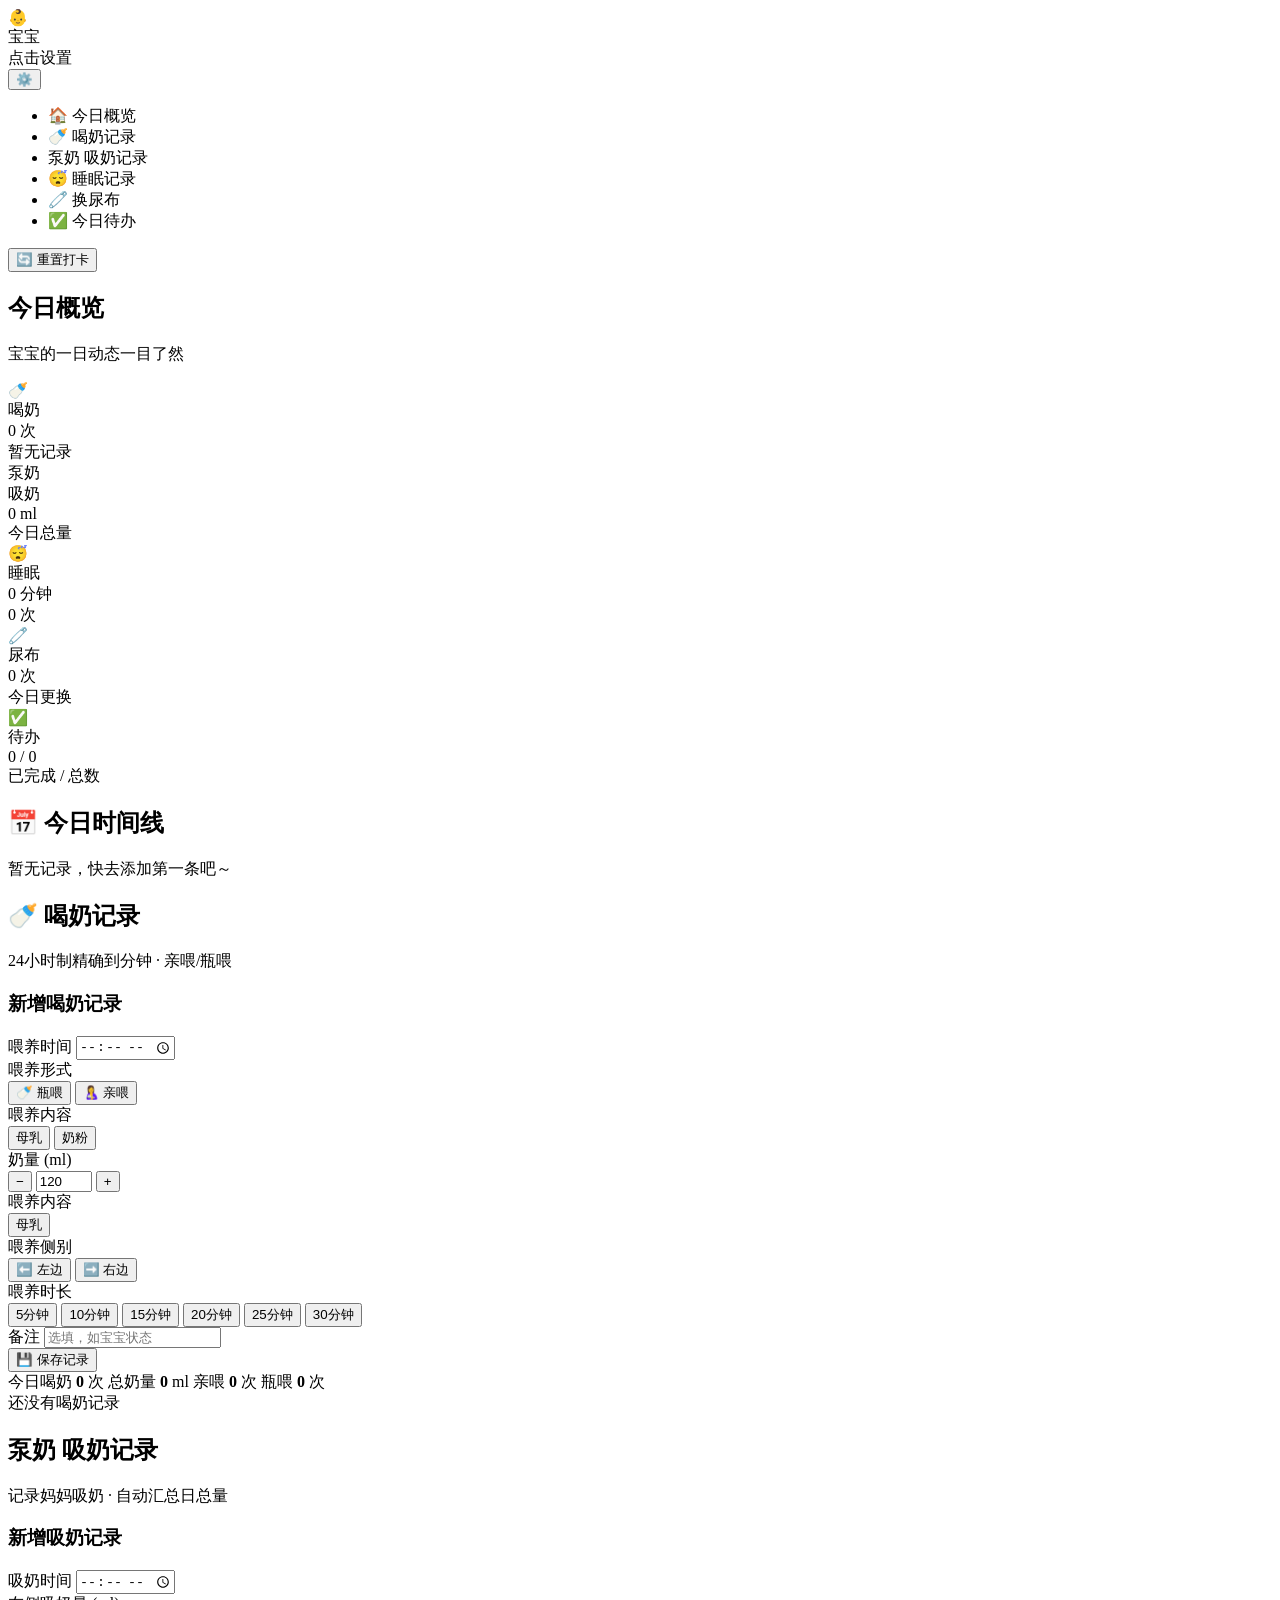
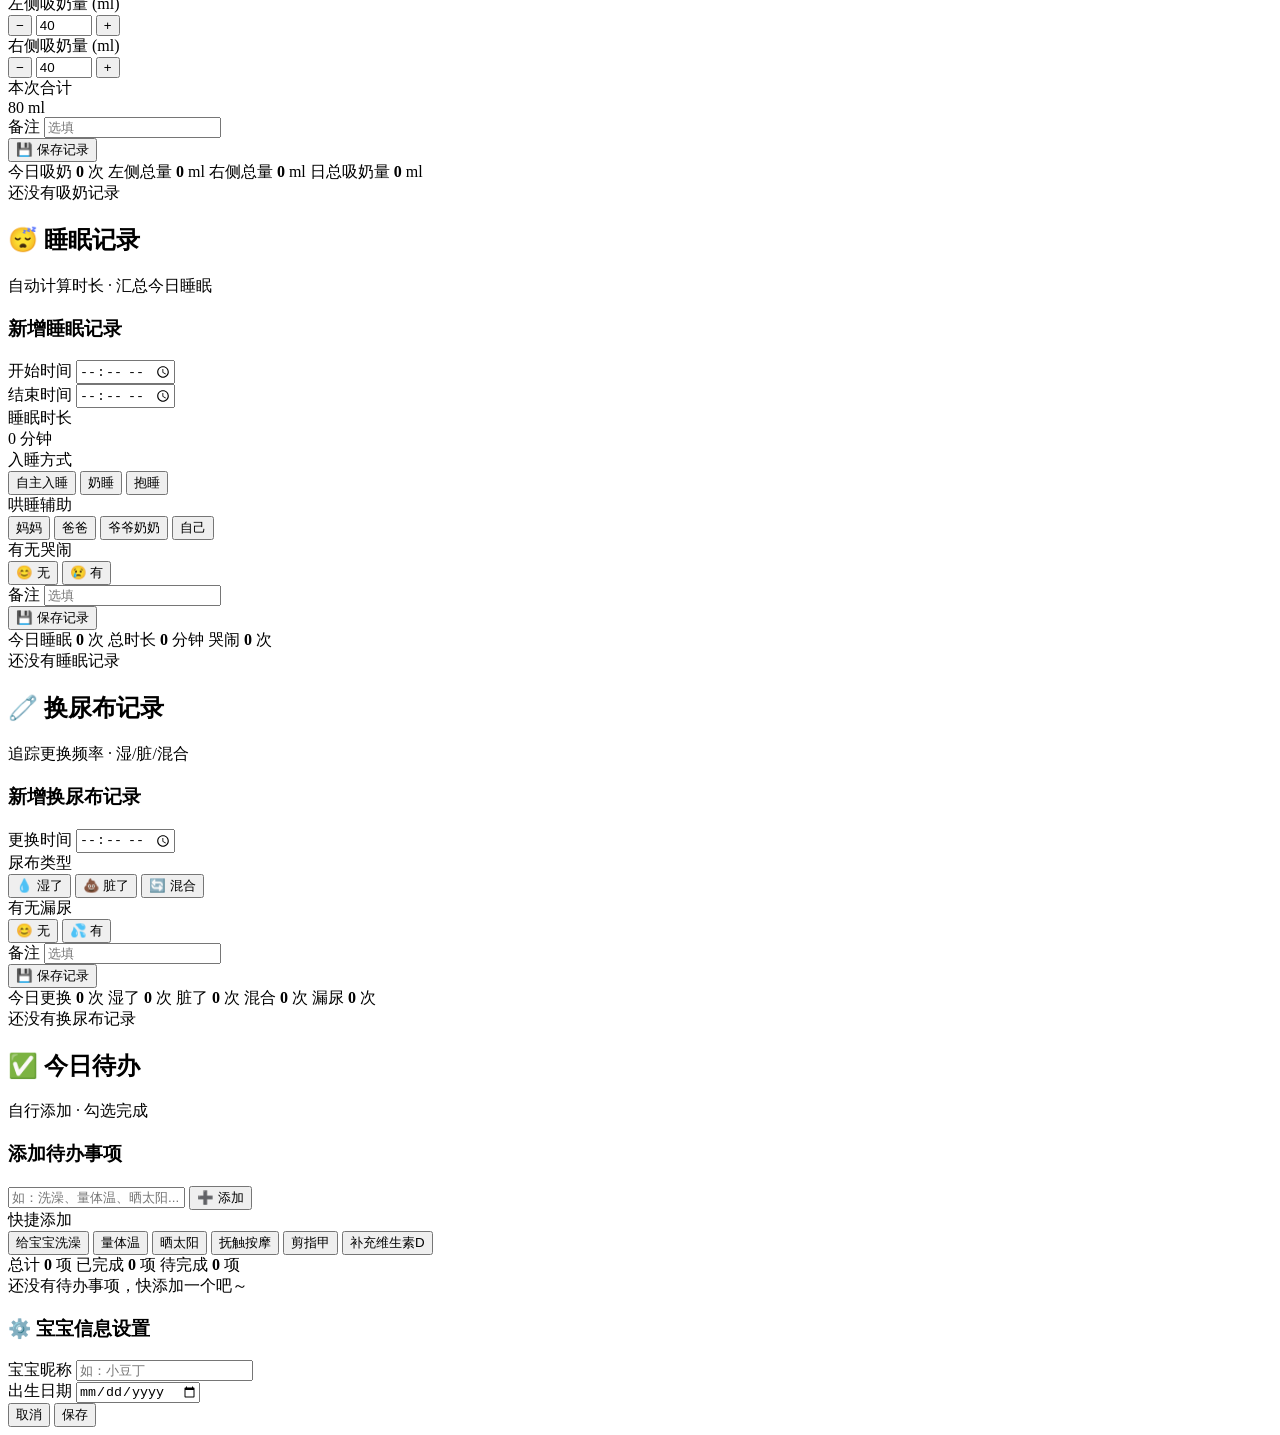
==== index.html @ 55029478 "添加应用主页面" ====
<!DOCTYPE html>
<html lang="zh-CN">
<head>
  <meta charset="UTF-8">
  <meta name="viewport" content="width=device-width, initial-scale=1.0, maximum-scale=1.0, user-scalable=no, viewport-fit=cover">
  <meta name="apple-mobile-web-app-capable" content="yes">
  <meta name="apple-mobile-web-app-status-bar-style" content="default">
  <meta name="apple-mobile-web-app-title" content="宝宝照护">
  <meta name="theme-color" content="#FF8FA3">
  <title>宝宝日常照护工作台</title>
  <link rel="stylesheet" href="css/style.css">
  <link rel="apple-touch-icon" href="assets/icon.png">
</head>
<body>
  <div class="app-container">
    <!-- 左侧纵向导航栏 -->
    <nav class="sidebar">
      <div class="sidebar-header">
        <div class="baby-avatar">👶</div>
        <div class="baby-info">
          <div class="baby-name" id="babyName">宝宝</div>
          <div class="baby-age" id="babyAge">点击设置</div>
        </div>
        <button class="settings-btn" id="settingsBtn" title="设置">⚙️</button>
      </div>

      <ul class="nav-list">
        <li class="nav-item active" data-page="dashboard">
          <span class="nav-icon">🏠</span>
          <span class="nav-label">今日概览</span>
        </li>
        <li class="nav-item" data-page="feeding">
          <span class="nav-icon">🍼</span>
          <span class="nav-label">喝奶记录</span>
        </li>
        <li class="nav-item" data-page="pumping">
          <span class="nav-icon">泵奶</span>
          <span class="nav-label">吸奶记录</span>
        </li>
        <li class="nav-item" data-page="sleep">
          <span class="nav-icon">😴</span>
          <span class="nav-label">睡眠记录</span>
        </li>
        <li class="nav-item" data-page="diaper">
          <span class="nav-icon">🧷</span>
          <span class="nav-label">换尿布</span>
        </li>
        <li class="nav-item" data-page="todo">
          <span class="nav-icon">✅</span>
          <span class="nav-label">今日待办</span>
        </li>
      </ul>

      <div class="sidebar-footer">
        <div class="date-display" id="todayDate"></div>
        <button class="reset-btn" id="resetBtn" title="每日0点自动重置打卡，也可手动重置">🔄 重置打卡</button>
      </div>
    </nav>

    <!-- 主内容区 -->
    <main class="main-content">
      <!-- 今日概览页 -->
      <section class="page active" id="page-dashboard">
        <header class="page-header">
          <h1>今日概览</h1>
          <p class="page-subtitle">宝宝的一日动态一目了然</p>
        </header>
        <div class="dashboard-grid">
          <div class="dash-card feeding" data-jump="feeding">
            <div class="dash-icon">🍼</div>
            <div class="dash-label">喝奶</div>
            <div class="dash-value" id="dashFeeding">0 次</div>
            <div class="dash-sub" id="dashFeedingDetail">暂无记录</div>
          </div>
          <div class="dash-card pumping" data-jump="pumping">
            <div class="dash-icon">泵奶</div>
            <div class="dash-label">吸奶</div>
            <div class="dash-value" id="dashPumping">0 ml</div>
            <div class="dash-sub" id="dashPumpingDetail">今日总量</div>
          </div>
          <div class="dash-card sleep" data-jump="sleep">
            <div class="dash-icon">😴</div>
            <div class="dash-label">睡眠</div>
            <div class="dash-value" id="dashSleep">0 分钟</div>
            <div class="dash-sub" id="dashSleepDetail">0 次</div>
          </div>
          <div class="dash-card diaper" data-jump="diaper">
            <div class="dash-icon">🧷</div>
            <div class="dash-label">尿布</div>
            <div class="dash-value" id="dashDiaper">0 次</div>
            <div class="dash-sub" id="dashDiaperDetail">今日更换</div>
          </div>
          <div class="dash-card todo" data-jump="todo">
            <div class="dash-icon">✅</div>
            <div class="dash-label">待办</div>
            <div class="dash-value" id="dashTodo">0 / 0</div>
            <div class="dash-sub" id="dashTodoDetail">已完成 / 总数</div>
          </div>
        </div>

        <div class="timeline-section">
          <h2>📅 今日时间线</h2>
          <div class="timeline" id="todayTimeline">
            <div class="empty-state">暂无记录，快去添加第一条吧～</div>
          </div>
        </div>
      </section>

      <!-- 喝奶记录页 -->
      <section class="page" id="page-feeding">
        <header class="page-header">
          <h1>🍼 喝奶记录</h1>
          <p class="page-subtitle">24小时制精确到分钟 · 亲喂/瓶喂</p>
        </header>

        <div class="form-card">
          <h3>新增喝奶记录</h3>
          <div class="form-row">
            <label>喂养时间</label>
            <input type="time" id="feedTime" class="time-input">
          </div>

          <div class="form-row">
            <label>喂养形式</label>
            <div class="segmented" id="feedTypeSeg">
              <button class="seg-btn active" data-value="bottle">🍼 瓶喂</button>
              <button class="seg-btn" data-value="nursing">🤱 亲喂</button>
            </div>
          </div>

          <!-- 瓶喂区域 -->
          <div class="form-section" id="bottleSection">
            <div class="form-row">
              <label>喂养内容</label>
              <div class="segmented" id="bottleContentSeg">
                <button class="seg-btn active" data-value="母乳">母乳</button>
                <button class="seg-btn" data-value="奶粉">奶粉</button>
              </div>
            </div>
            <div class="form-row">
              <label>奶量 (ml)</label>
              <div class="number-input-group">
                <button class="num-btn" data-target="feedAmount" data-step="-10">−</button>
                <input type="number" id="feedAmount" min="0" max="500" value="120" class="number-input">
                <button class="num-btn" data-target="feedAmount" data-step="10">+</button>
              </div>
            </div>
          </div>

          <!-- 亲喂区域 -->
          <div class="form-section hidden" id="nursingSection">
            <div class="form-row">
              <label>喂养内容</label>
              <div class="segmented" id="nursingContentSeg">
                <button class="seg-btn active" data-value="母乳">母乳</button>
              </div>
            </div>
            <div class="form-row">
              <label>喂养侧别</label>
              <div class="segmented" id="nursingSideSeg">
                <button class="seg-btn active" data-value="左边">⬅️ 左边</button>
                <button class="seg-btn" data-value="右边">➡️ 右边</button>
              </div>
            </div>
            <div class="form-row">
              <label>喂养时长</label>
              <div class="duration-picker">
                <button class="duration-btn" data-min="5">5分钟</button>
                <button class="duration-btn" data-min="10">10分钟</button>
                <button class="duration-btn active" data-min="15">15分钟</button>
                <button class="duration-btn" data-min="20">20分钟</button>
                <button class="duration-btn" data-min="25">25分钟</button>
                <button class="duration-btn" data-min="30">30分钟</button>
              </div>
            </div>
          </div>

          <div class="form-row">
            <label>备注</label>
            <input type="text" id="feedNote" class="text-input" placeholder="选填，如宝宝状态">
          </div>

          <button class="submit-btn" id="submitFeeding">💾 保存记录</button>
        </div>

        <div class="summary-bar">
          <span>今日喝奶 <strong id="feedingCount">0</strong> 次</span>
          <span>总奶量 <strong id="feedingTotal">0</strong> ml</span>
          <span>亲喂 <strong id="feedingNursing">0</strong> 次</span>
          <span>瓶喂 <strong id="feedingBottle">0</strong> 次</span>
        </div>

        <div class="record-list" id="feedingList">
          <div class="empty-state">还没有喝奶记录</div>
        </div>
      </section>

      <!-- 吸奶记录页 -->
      <section class="page" id="page-pumping">
        <header class="page-header">
          <h1>泵奶 吸奶记录</h1>
          <p class="page-subtitle">记录妈妈吸奶 · 自动汇总日总量</p>
        </header>

        <div class="form-card">
          <h3>新增吸奶记录</h3>
          <div class="form-row">
            <label>吸奶时间</label>
            <input type="time" id="pumpTime" class="time-input">
          </div>
          <div class="form-row">
            <label>左侧吸奶量 (ml)</label>
            <div class="number-input-group">
              <button class="num-btn" data-target="pumpLeft" data-step="-5">−</button>
              <input type="number" id="pumpLeft" min="0" max="500" value="40" class="number-input">
              <button class="num-btn" data-target="pumpLeft" data-step="5">+</button>
            </div>
          </div>
          <div class="form-row">
            <label>右侧吸奶量 (ml)</label>
            <div class="number-input-group">
              <button class="num-btn" data-target="pumpRight" data-step="-5">−</button>
              <input type="number" id="pumpRight" min="0" max="500" value="40" class="number-input">
              <button class="num-btn" data-target="pumpRight" data-step="5">+</button>
            </div>
          </div>
          <div class="form-row">
            <label>本次合计</label>
            <div class="total-display"><span id="pumpSum">80</span> ml</div>
          </div>
          <div class="form-row">
            <label>备注</label>
            <input type="text" id="pumpNote" class="text-input" placeholder="选填">
          </div>
          <button class="submit-btn" id="submitPumping">💾 保存记录</button>
        </div>

        <div class="summary-bar pump-summary">
          <span>今日吸奶 <strong id="pumpCount">0</strong> 次</span>
          <span>左侧总量 <strong id="pumpLeftTotal">0</strong> ml</span>
          <span>右侧总量 <strong id="pumpRightTotal">0</strong> ml</span>
          <span>日总吸奶量 <strong id="pumpGrandTotal">0</strong> ml</span>
        </div>

        <div class="record-list" id="pumpingList">
          <div class="empty-state">还没有吸奶记录</div>
        </div>
      </section>

      <!-- 睡眠记录页 -->
      <section class="page" id="page-sleep">
        <header class="page-header">
          <h1>😴 睡眠记录</h1>
          <p class="page-subtitle">自动计算时长 · 汇总今日睡眠</p>
        </header>

        <div class="form-card">
          <h3>新增睡眠记录</h3>
          <div class="form-row">
            <label>开始时间</label>
            <input type="time" id="sleepStart" class="time-input">
          </div>
          <div class="form-row">
            <label>结束时间</label>
            <input type="time" id="sleepEnd" class="time-input">
          </div>
          <div class="form-row">
            <label>睡眠时长</label>
            <div class="total-display"><span id="sleepDuration">0</span> 分钟</div>
          </div>
          <div class="form-row">
            <label>入睡方式</label>
            <div class="segmented" id="sleepMethodSeg">
              <button class="seg-btn active" data-value="自主入睡">自主入睡</button>
              <button class="seg-btn" data-value="奶睡">奶睡</button>
              <button class="seg-btn" data-value="抱睡">抱睡</button>
            </div>
          </div>
          <div class="form-row">
            <label>哄睡辅助</label>
            <div class="segmented" id="sleepHelperSeg">
              <button class="seg-btn active" data-value="妈妈">妈妈</button>
              <button class="seg-btn" data-value="爸爸">爸爸</button>
              <button class="seg-btn" data-value="爷爷奶奶">爷爷奶奶</button>
              <button class="seg-btn" data-value="自己">自己</button>
            </div>
          </div>
          <div class="form-row">
            <label>有无哭闹</label>
            <div class="segmented" id="sleepCrySeg">
              <button class="seg-btn active" data-value="无">😊 无</button>
              <button class="seg-btn" data-value="有">😢 有</button>
            </div>
          </div>
          <div class="form-row">
            <label>备注</label>
            <input type="text" id="sleepNote" class="text-input" placeholder="选填">
          </div>
          <button class="submit-btn" id="submitSleep">💾 保存记录</button>
        </div>

        <div class="summary-bar sleep-summary">
          <span>今日睡眠 <strong id="sleepCount">0</strong> 次</span>
          <span>总时长 <strong id="sleepTotal">0</strong> 分钟</span>
          <span>哭闹 <strong id="sleepCryCount">0</strong> 次</span>
        </div>

        <div class="record-list" id="sleepList">
          <div class="empty-state">还没有睡眠记录</div>
        </div>
      </section>

      <!-- 换尿布记录页 -->
      <section class="page" id="page-diaper">
        <header class="page-header">
          <h1>🧷 换尿布记录</h1>
          <p class="page-subtitle">追踪更换频率 · 湿/脏/混合</p>
        </header>

        <div class="form-card">
          <h3>新增换尿布记录</h3>
          <div class="form-row">
            <label>更换时间</label>
            <input type="time" id="diaperTime" class="time-input">
          </div>
          <div class="form-row">
            <label>尿布类型</label>
            <div class="segmented" id="diaperTypeSeg">
              <button class="seg-btn active" data-value="湿了">💧 湿了</button>
              <button class="seg-btn" data-value="脏了">💩 脏了</button>
              <button class="seg-btn" data-value="混合">🔄 混合</button>
            </div>
          </div>
          <div class="form-row">
            <label>有无漏尿</label>
            <div class="segmented" id="diaperLeakSeg">
              <button class="seg-btn active" data-value="无">😊 无</button>
              <button class="seg-btn" data-value="有">💦 有</button>
            </div>
          </div>
          <div class="form-row">
            <label>备注</label>
            <input type="text" id="diaperNote" class="text-input" placeholder="选填">
          </div>
          <button class="submit-btn" id="submitDiaper">💾 保存记录</button>
        </div>

        <div class="summary-bar diaper-summary">
          <span>今日更换 <strong id="diaperCount">0</strong> 次</span>
          <span>湿了 <strong id="diaperWet">0</strong> 次</span>
          <span>脏了 <strong id="diaperDirty">0</strong> 次</span>
          <span>混合 <strong id="diaperMix">0</strong> 次</span>
          <span>漏尿 <strong id="diaperLeak">0</strong> 次</span>
        </div>

        <div class="record-list" id="diaperList">
          <div class="empty-state">还没有换尿布记录</div>
        </div>
      </section>

      <!-- 今日待办页 -->
      <section class="page" id="page-todo">
        <header class="page-header">
          <h1>✅ 今日待办</h1>
          <p class="page-subtitle">自行添加 · 勾选完成</p>
        </header>

        <div class="form-card">
          <h3>添加待办事项</h3>
          <div class="todo-input-row">
            <input type="text" id="todoInput" class="text-input" placeholder="如：洗澡、量体温、晒太阳...">
            <button class="submit-btn inline" id="submitTodo">➕ 添加</button>
          </div>
          <div class="form-row">
            <label>快捷添加</label>
            <div class="quick-tags">
              <button class="quick-tag" data-text="给宝宝洗澡">给宝宝洗澡</button>
              <button class="quick-tag" data-text="量体温">量体温</button>
              <button class="quick-tag" data-text="晒太阳">晒太阳</button>
              <button class="quick-tag" data-text="抚触按摩">抚触按摩</button>
              <button class="quick-tag" data-text="剪指甲">剪指甲</button>
              <button class="quick-tag" data-text="补充维生素D">补充维生素D</button>
            </div>
          </div>
        </div>

        <div class="summary-bar todo-summary">
          <span>总计 <strong id="todoTotal">0</strong> 项</span>
          <span>已完成 <strong id="todoDone">0</strong> 项</span>
          <span>待完成 <strong id="todoPending">0</strong> 项</span>
        </div>

        <div class="record-list todo-list" id="todoList">
          <div class="empty-state">还没有待办事项，快添加一个吧～</div>
        </div>
      </section>
    </main>
  </div>

  <!-- 设置弹窗 -->
  <div class="modal-overlay" id="settingsModal">
    <div class="modal">
      <h3>⚙️ 宝宝信息设置</h3>
      <div class="form-row">
        <label>宝宝昵称</label>
        <input type="text" id="inputBabyName" class="text-input" placeholder="如：小豆丁">
      </div>
      <div class="form-row">
        <label>出生日期</label>
        <input type="date" id="inputBabyBirth" class="time-input">
      </div>
      <div class="modal-actions">
        <button class="cancel-btn" id="cancelSettings">取消</button>
        <button class="submit-btn" id="saveSettings">保存</button>
      </div>
    </div>
  </div>

  <!-- Toast 提示 -->
  <div class="toast" id="toast"></div>

  <script src="js/app.js"></script>
</body>
</html>
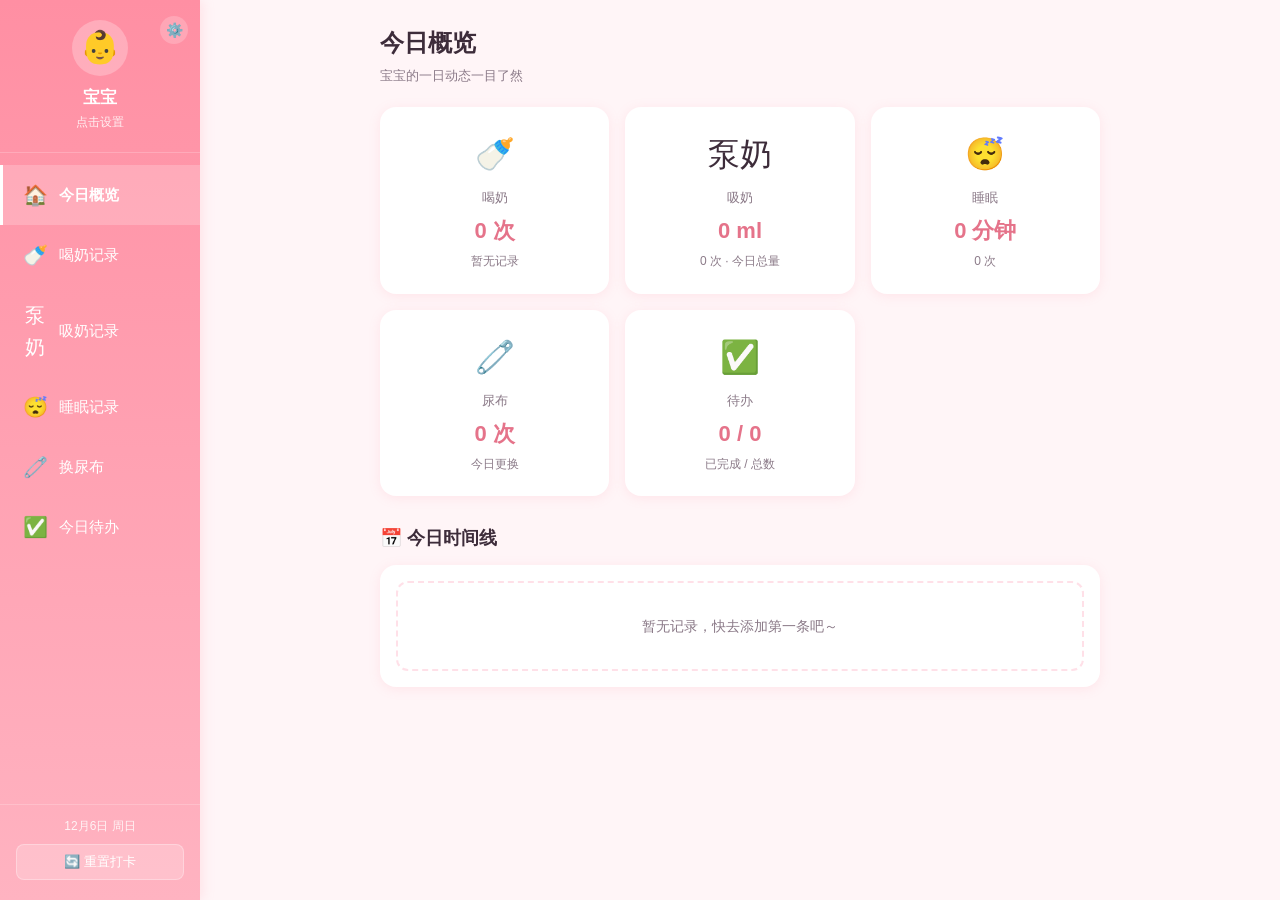
==== commit 3e69c7cc: "添加manifest引用和离线支持" ====
--- a/index.html
+++ b/index.html
@@ -10,6 +10,7 @@
   <title>宝宝日常照护工作台</title>
   <link rel="stylesheet" href="css/style.css">
   <link rel="apple-touch-icon" href="assets/icon.png">
+  <link rel="manifest" href="manifest.json">
 </head>
 <body>
   <div class="app-container">
--- a/css/style.css
+++ b/css/style.css
@@ -0,0 +1,888 @@
+/* ===== 全局样式 ===== */
+:root {
+  --primary: #FF8FA3;
+  --primary-light: #FFB3C1;
+  --primary-dark: #E5738A;
+  --bg-main: #FFF5F7;
+  --bg-card: #FFFFFF;
+  --text-main: #3D2C3A;
+  --text-sub: #8B7A88;
+  --border: #FFE0E8;
+  --shadow: 0 2px 12px rgba(255, 143, 163, 0.15);
+  --shadow-hover: 0 4px 20px rgba(255, 143, 163, 0.25);
+  --sidebar-w: 200px;
+  --success: #6BCB77;
+  --warning: #FFD93D;
+  --info: #4D96FF;
+}
+
+* {
+  margin: 0;
+  padding: 0;
+  box-sizing: border-box;
+  -webkit-tap-highlight-color: transparent;
+}
+
+html, body {
+  height: 100%;
+  font-family: -apple-system, BlinkMacSystemFont, "PingFang SC", "Helvetica Neue", Arial, sans-serif;
+  background: var(--bg-main);
+  color: var(--text-main);
+  font-size: 15px;
+  line-height: 1.6;
+  -webkit-font-smoothing: antialiased;
+}
+
+.app-container {
+  display: flex;
+  height: 100vh;
+  height: 100dvh;
+  overflow: hidden;
+}
+
+/* ===== 左侧导航栏 ===== */
+.sidebar {
+  width: var(--sidebar-w);
+  background: linear-gradient(180deg, #FF8FA3 0%, #FFB3C1 100%);
+  color: #fff;
+  display: flex;
+  flex-direction: column;
+  flex-shrink: 0;
+  box-shadow: 2px 0 12px rgba(255, 143, 163, 0.2);
+  z-index: 10;
+}
+
+.sidebar-header {
+  padding: 20px 16px;
+  text-align: center;
+  border-bottom: 1px solid rgba(255,255,255,0.2);
+  position: relative;
+}
+
+.baby-avatar {
+  width: 56px;
+  height: 56px;
+  background: rgba(255,255,255,0.25);
+  border-radius: 50%;
+  display: flex;
+  align-items: center;
+  justify-content: center;
+  font-size: 32px;
+  margin: 0 auto 8px;
+}
+
+.baby-name {
+  font-size: 17px;
+  font-weight: 600;
+}
+
+.baby-age {
+  font-size: 12px;
+  opacity: 0.85;
+  margin-top: 2px;
+}
+
+.settings-btn {
+  position: absolute;
+  top: 16px;
+  right: 12px;
+  background: rgba(255,255,255,0.2);
+  border: none;
+  color: #fff;
+  width: 28px;
+  height: 28px;
+  border-radius: 50%;
+  font-size: 14px;
+  cursor: pointer;
+  transition: background 0.2s;
+}
+
+.settings-btn:hover {
+  background: rgba(255,255,255,0.35);
+}
+
+.nav-list {
+  list-style: none;
+  flex: 1;
+  overflow-y: auto;
+  padding: 12px 0;
+}
+
+.nav-item {
+  display: flex;
+  align-items: center;
+  gap: 12px;
+  padding: 14px 20px;
+  cursor: pointer;
+  transition: all 0.2s;
+  border-left: 3px solid transparent;
+  font-size: 15px;
+}
+
+.nav-item:hover {
+  background: rgba(255,255,255,0.12);
+}
+
+.nav-item.active {
+  background: rgba(255,255,255,0.2);
+  border-left-color: #fff;
+  font-weight: 600;
+}
+
+.nav-icon {
+  font-size: 20px;
+  width: 24px;
+  text-align: center;
+}
+
+.sidebar-footer {
+  padding: 12px 16px 20px;
+  border-top: 1px solid rgba(255,255,255,0.2);
+}
+
+.date-display {
+  font-size: 12px;
+  opacity: 0.85;
+  margin-bottom: 8px;
+  text-align: center;
+}
+
+.reset-btn {
+  width: 100%;
+  padding: 8px;
+  background: rgba(255,255,255,0.2);
+  border: 1px solid rgba(255,255,255,0.3);
+  color: #fff;
+  border-radius: 8px;
+  font-size: 13px;
+  cursor: pointer;
+  transition: background 0.2s;
+}
+
+.reset-btn:hover {
+  background: rgba(255,255,255,0.3);
+}
+
+/* ===== 主内容区 ===== */
+.main-content {
+  flex: 1;
+  overflow-y: auto;
+  padding: 24px 32px;
+  -webkit-overflow-scrolling: touch;
+}
+
+.page {
+  display: none;
+  max-width: 720px;
+  margin: 0 auto;
+  animation: fadeIn 0.3s ease;
+}
+
+.page.active {
+  display: block;
+}
+
+@keyframes fadeIn {
+  from { opacity: 0; transform: translateY(8px); }
+  to { opacity: 1; transform: translateY(0); }
+}
+
+.page-header {
+  margin-bottom: 20px;
+}
+
+.page-header h1 {
+  font-size: 24px;
+  color: var(--text-main);
+  margin-bottom: 4px;
+}
+
+.page-subtitle {
+  font-size: 13px;
+  color: var(--text-sub);
+}
+
+/* ===== 今日概览 ===== */
+.dashboard-grid {
+  display: grid;
+  grid-template-columns: repeat(auto-fill, minmax(180px, 1fr));
+  gap: 16px;
+  margin-bottom: 28px;
+}
+
+.dash-card {
+  background: var(--bg-card);
+  border-radius: 16px;
+  padding: 20px;
+  text-align: center;
+  box-shadow: var(--shadow);
+  cursor: pointer;
+  transition: all 0.25s;
+  border: 2px solid transparent;
+}
+
+.dash-card:hover {
+  transform: translateY(-3px);
+  box-shadow: var(--shadow-hover);
+  border-color: var(--primary-light);
+}
+
+.dash-icon {
+  font-size: 32px;
+  margin-bottom: 8px;
+}
+
+.dash-label {
+  font-size: 13px;
+  color: var(--text-sub);
+  margin-bottom: 4px;
+}
+
+.dash-value {
+  font-size: 22px;
+  font-weight: 700;
+  color: var(--primary-dark);
+}
+
+.dash-sub {
+  font-size: 12px;
+  color: var(--text-sub);
+  margin-top: 4px;
+}
+
+.timeline-section h2 {
+  font-size: 18px;
+  margin-bottom: 12px;
+}
+
+.timeline {
+  background: var(--bg-card);
+  border-radius: 16px;
+  padding: 16px;
+  box-shadow: var(--shadow);
+}
+
+.timeline-item {
+  display: flex;
+  align-items: flex-start;
+  gap: 12px;
+  padding: 10px 0;
+  border-bottom: 1px solid var(--border);
+}
+
+.timeline-item:last-child {
+  border-bottom: none;
+}
+
+.timeline-time {
+  font-size: 13px;
+  font-weight: 600;
+  color: var(--primary-dark);
+  white-space: nowrap;
+  min-width: 52px;
+}
+
+.timeline-content {
+  font-size: 14px;
+  color: var(--text-main);
+  flex: 1;
+}
+
+.timeline-tag {
+  display: inline-block;
+  padding: 2px 8px;
+  border-radius: 10px;
+  font-size: 12px;
+  margin-right: 6px;
+  font-weight: 500;
+}
+
+/* ===== 表单卡片 ===== */
+.form-card {
+  background: var(--bg-card);
+  border-radius: 16px;
+  padding: 24px;
+  box-shadow: var(--shadow);
+  margin-bottom: 20px;
+}
+
+.form-card h3 {
+  font-size: 17px;
+  margin-bottom: 16px;
+  color: var(--text-main);
+}
+
+.form-row {
+  margin-bottom: 16px;
+}
+
+.form-row > label {
+  display: block;
+  font-size: 13px;
+  color: var(--text-sub);
+  margin-bottom: 8px;
+  font-weight: 500;
+}
+
+.time-input, .text-input, .number-input {
+  width: 100%;
+  padding: 10px 14px;
+  border: 1.5px solid var(--border);
+  border-radius: 10px;
+  font-size: 15px;
+  color: var(--text-main);
+  background: #FFFBFC;
+  transition: border-color 0.2s;
+  font-family: inherit;
+}
+
+.time-input:focus, .text-input:focus, .number-input:focus {
+  outline: none;
+  border-color: var(--primary);
+}
+
+/* 分段选择器 */
+.segmented {
+  display: flex;
+  gap: 8px;
+  flex-wrap: wrap;
+}
+
+.seg-btn {
+  padding: 8px 16px;
+  border: 1.5px solid var(--border);
+  background: #FFFBFC;
+  color: var(--text-sub);
+  border-radius: 10px;
+  font-size: 14px;
+  cursor: pointer;
+  transition: all 0.2s;
+  font-family: inherit;
+}
+
+.seg-btn:hover {
+  border-color: var(--primary-light);
+}
+
+.seg-btn.active {
+  background: var(--primary);
+  color: #fff;
+  border-color: var(--primary);
+  font-weight: 600;
+}
+
+/* 数字输入 */
+.number-input-group {
+  display: flex;
+  align-items: center;
+  gap: 8px;
+}
+
+.num-btn {
+  width: 40px;
+  height: 40px;
+  border-radius: 10px;
+  border: 1.5px solid var(--border);
+  background: #FFFBFC;
+  color: var(--primary-dark);
+  font-size: 20px;
+  cursor: pointer;
+  transition: all 0.2s;
+  font-family: inherit;
+}
+
+.num-btn:hover {
+  background: var(--primary-light);
+  color: #fff;
+  border-color: var(--primary-light);
+}
+
+.number-input {
+  text-align: center;
+  flex: 1;
+}
+
+/* 时长选择 */
+.duration-picker {
+  display: flex;
+  flex-wrap: wrap;
+  gap: 8px;
+}
+
+.duration-btn {
+  padding: 8px 14px;
+  border: 1.5px solid var(--border);
+  background: #FFFBFC;
+  color: var(--text-sub);
+  border-radius: 10px;
+  font-size: 13px;
+  cursor: pointer;
+  transition: all 0.2s;
+  font-family: inherit;
+}
+
+.duration-btn:hover {
+  border-color: var(--primary-light);
+}
+
+.duration-btn.active {
+  background: var(--primary);
+  color: #fff;
+  border-color: var(--primary);
+}
+
+.total-display {
+  font-size: 20px;
+  font-weight: 700;
+  color: var(--primary-dark);
+  padding: 8px 0;
+}
+
+.submit-btn {
+  width: 100%;
+  padding: 12px;
+  background: linear-gradient(135deg, var(--primary) 0%, var(--primary-dark) 100%);
+  color: #fff;
+  border: none;
+  border-radius: 12px;
+  font-size: 16px;
+  font-weight: 600;
+  cursor: pointer;
+  transition: all 0.2s;
+  font-family: inherit;
+  margin-top: 4px;
+}
+
+.submit-btn:hover {
+  transform: translateY(-1px);
+  box-shadow: 0 4px 12px rgba(255, 143, 163, 0.4);
+}
+
+.submit-btn:active {
+  transform: translateY(0);
+}
+
+.submit-btn.inline {
+  width: auto;
+  padding: 10px 20px;
+  margin-top: 0;
+}
+
+/* ===== 汇总栏 ===== */
+.summary-bar {
+  display: flex;
+  flex-wrap: wrap;
+  gap: 16px;
+  background: var(--bg-card);
+  border-radius: 12px;
+  padding: 14px 20px;
+  box-shadow: var(--shadow);
+  margin-bottom: 16px;
+  font-size: 14px;
+  color: var(--text-sub);
+}
+
+.summary-bar strong {
+  color: var(--primary-dark);
+  font-size: 18px;
+  margin: 0 2px;
+}
+
+/* ===== 记录列表 ===== */
+.record-list {
+  display: flex;
+  flex-direction: column;
+  gap: 10px;
+}
+
+.record-item {
+  background: var(--bg-card);
+  border-radius: 12px;
+  padding: 14px 18px;
+  box-shadow: var(--shadow);
+  display: flex;
+  align-items: center;
+  justify-content: space-between;
+  transition: all 0.2s;
+  animation: slideIn 0.3s ease;
+}
+
+@keyframes slideIn {
+  from { opacity: 0; transform: translateX(-12px); }
+  to { opacity: 1; transform: translateX(0); }
+}
+
+.record-item:hover {
+  box-shadow: var(--shadow-hover);
+}
+
+.record-main {
+  flex: 1;
+}
+
+.record-time {
+  font-size: 13px;
+  color: var(--text-sub);
+  margin-bottom: 4px;
+}
+
+.record-detail {
+  font-size: 15px;
+  color: var(--text-main);
+  font-weight: 500;
+}
+
+.record-tags {
+  display: flex;
+  gap: 6px;
+  margin-top: 4px;
+  flex-wrap: wrap;
+}
+
+.tag {
+  display: inline-block;
+  padding: 2px 8px;
+  border-radius: 8px;
+  font-size: 12px;
+  font-weight: 500;
+}
+
+.tag-breast { background: #FFE0EC; color: #D63384; }
+.tag-formula { background: #FFF3CD; color: #B8860B; }
+.tag-left { background: #D1ECF9; color: #0C5460; }
+.tag-right { background: #D4EDDA; color: #155724; }
+.tag-wet { background: #D1ECF9; color: #0C5460; }
+.tag-dirty { background: #FFF3CD; color: #856404; }
+.tag-mix { background: #E2D9F3; color: #6F42C1; }
+.tag-leak { background: #F8D7DA; color: #721C24; }
+.tag-cry { background: #F8D7DA; color: #721C24; }
+.tag-nocry { background: #D4EDDA; color: #155724; }
+.tag-method { background: #E7F5FF; color: #1971C2; }
+.tag-helper { background: #FFF0F6; color: #C2255C; }
+
+.delete-btn {
+  background: none;
+  border: none;
+  color: #ccc;
+  font-size: 20px;
+  cursor: pointer;
+  padding: 4px 8px;
+  border-radius: 6px;
+  transition: all 0.2s;
+}
+
+.delete-btn:hover {
+  color: #ff6b6b;
+  background: #fff0f0;
+}
+
+/* ===== 待办列表 ===== */
+.todo-input-row {
+  display: flex;
+  gap: 10px;
+  margin-bottom: 16px;
+}
+
+.todo-input-row .text-input {
+  flex: 1;
+}
+
+.quick-tags {
+  display: flex;
+  flex-wrap: wrap;
+  gap: 8px;
+}
+
+.quick-tag {
+  padding: 6px 12px;
+  background: #FFF0F6;
+  border: 1.5px dashed var(--primary-light);
+  color: var(--primary-dark);
+  border-radius: 16px;
+  font-size: 13px;
+  cursor: pointer;
+  transition: all 0.2s;
+  font-family: inherit;
+}
+
+.quick-tag:hover {
+  background: var(--primary);
+  color: #fff;
+  border-style: solid;
+}
+
+.todo-item {
+  background: var(--bg-card);
+  border-radius: 12px;
+  padding: 14px 18px;
+  box-shadow: var(--shadow);
+  display: flex;
+  align-items: center;
+  gap: 12px;
+  transition: all 0.2s;
+  animation: slideIn 0.3s ease;
+}
+
+.todo-check {
+  width: 24px;
+  height: 24px;
+  border: 2px solid var(--border);
+  border-radius: 50%;
+  cursor: pointer;
+  display: flex;
+  align-items: center;
+  justify-content: center;
+  flex-shrink: 0;
+  transition: all 0.2s;
+  background: #FFFBFC;
+}
+
+.todo-check.done {
+  background: var(--success);
+  border-color: var(--success);
+  color: #fff;
+}
+
+.todo-check.done::after {
+  content: "✓";
+  font-size: 14px;
+  font-weight: bold;
+}
+
+.todo-text {
+  flex: 1;
+  font-size: 15px;
+  color: var(--text-main);
+}
+
+.todo-item.done .todo-text {
+  text-decoration: line-through;
+  color: var(--text-sub);
+}
+
+.todo-time {
+  font-size: 12px;
+  color: var(--text-sub);
+}
+
+/* ===== 空状态 ===== */
+.empty-state {
+  text-align: center;
+  padding: 32px 16px;
+  color: var(--text-sub);
+  font-size: 14px;
+  background: var(--bg-card);
+  border-radius: 12px;
+  border: 2px dashed var(--border);
+}
+
+/* ===== 弹窗 ===== */
+.modal-overlay {
+  display: none;
+  position: fixed;
+  inset: 0;
+  background: rgba(0,0,0,0.4);
+  z-index: 100;
+  align-items: center;
+  justify-content: center;
+  animation: fadeIn 0.2s ease;
+}
+
+.modal-overlay.show {
+  display: flex;
+}
+
+.modal {
+  background: #fff;
+  border-radius: 20px;
+  padding: 28px;
+  width: 90%;
+  max-width: 380px;
+  box-shadow: 0 8px 32px rgba(0,0,0,0.2);
+}
+
+.modal h3 {
+  font-size: 18px;
+  margin-bottom: 20px;
+}
+
+.modal-actions {
+  display: flex;
+  gap: 12px;
+  margin-top: 20px;
+}
+
+.cancel-btn {
+  flex: 1;
+  padding: 10px;
+  background: #f0f0f0;
+  border: none;
+  border-radius: 10px;
+  color: var(--text-sub);
+  font-size: 15px;
+  cursor: pointer;
+  font-family: inherit;
+}
+
+/* ===== Toast ===== */
+.toast {
+  position: fixed;
+  bottom: 24px;
+  left: 50%;
+  transform: translateX(-50%) translateY(100px);
+  background: rgba(61, 44, 58, 0.92);
+  color: #fff;
+  padding: 12px 24px;
+  border-radius: 24px;
+  font-size: 14px;
+  z-index: 200;
+  opacity: 0;
+  transition: all 0.3s ease;
+  pointer-events: none;
+  white-space: nowrap;
+}
+
+.toast.show {
+  transform: translateX(-50%) translateY(0);
+  opacity: 1;
+}
+
+/* ===== 工具类 ===== */
+.hidden {
+  display: none !important;
+}
+
+/* ===== 响应式适配（iPhone等窄屏） ===== */
+@media (max-width: 640px) {
+  .app-container {
+    flex-direction: column;
+  }
+
+  .sidebar {
+    width: 100%;
+    flex-direction: row;
+    align-items: stretch;
+    padding: 0;
+    height: 56px;
+    flex-shrink: 0;
+    overflow-x: auto;
+  }
+
+  .sidebar-header {
+    padding: 0 12px;
+    border-bottom: none;
+    border-right: 1px solid rgba(255,255,255,0.2);
+    display: flex;
+    align-items: center;
+    gap: 8px;
+    flex-shrink: 0;
+    min-width: 64px;
+  }
+
+  .baby-avatar {
+    width: 36px;
+    height: 36px;
+    font-size: 22px;
+    margin: 0;
+    flex-shrink: 0;
+  }
+
+  .baby-info {
+    display: none;
+  }
+
+  .settings-btn {
+    position: static;
+    width: 32px;
+    height: 32px;
+    margin-left: 4px;
+  }
+
+  .nav-list {
+    display: flex;
+    flex-direction: row;
+    padding: 0;
+    flex: 1;
+    overflow-x: auto;
+    align-items: stretch;
+  }
+
+  .nav-item {
+    display: flex;
+    flex-direction: column;
+    align-items: center;
+    justify-content: center;
+    padding: 6px 10px;
+    border-left: none;
+    border-bottom: 3px solid transparent;
+    white-space: nowrap;
+    flex-shrink: 0;
+    font-size: 11px;
+    gap: 2px;
+    min-width: 64px;
+  }
+
+  .nav-item.active {
+    border-bottom-color: #fff;
+  }
+
+  .nav-label {
+    font-size: 11px;
+  }
+
+  .nav-icon {
+    font-size: 18px;
+  }
+
+  .sidebar-footer {
+    display: none;
+  }
+
+  .main-content {
+    padding: 16px;
+    flex: 1;
+  }
+
+  .page-header h1 {
+    font-size: 20px;
+  }
+
+  .dashboard-grid {
+    grid-template-columns: repeat(2, 1fr);
+    gap: 10px;
+  }
+
+  .dash-card {
+    padding: 14px;
+  }
+
+  .dash-icon {
+    font-size: 24px;
+  }
+
+  .dash-value {
+    font-size: 18px;
+  }
+
+  .form-card {
+    padding: 16px;
+  }
+
+  .summary-bar {
+    gap: 10px;
+    padding: 12px;
+    font-size: 13px;
+  }
+
+  .seg-btn {
+    padding: 7px 12px;
+    font-size: 13px;
+  }
+}
+
+/* iPhone SE 等超小屏 */
+@media (max-width: 375px) {
+  .dashboard-grid {
+    grid-template-columns: 1fr 1fr;
+  }
+}
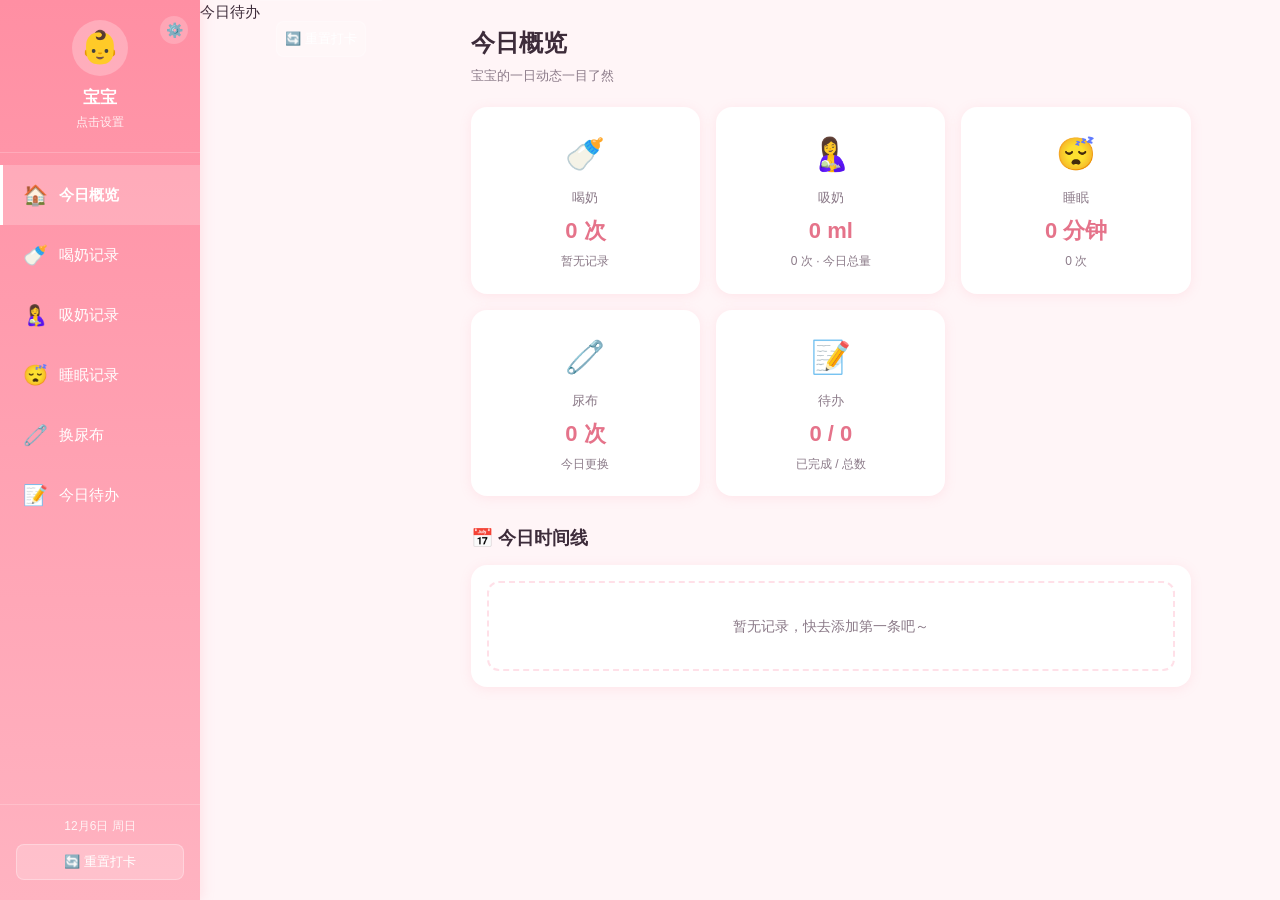
==== commit 9358d106: "蓝色卡通风格 - 更新HTML" ====
--- a/index.html
+++ b/index.html
@@ -6,7 +6,7 @@
   <meta name="apple-mobile-web-app-capable" content="yes">
   <meta name="apple-mobile-web-app-status-bar-style" content="default">
   <meta name="apple-mobile-web-app-title" content="宝宝照护">
-  <meta name="theme-color" content="#FF8FA3">
+  <meta name="theme-color" content="#4DA8FF">
   <title>宝宝日常照护工作台</title>
   <link rel="stylesheet" href="css/style.css">
   <link rel="apple-touch-icon" href="assets/icon.png">
@@ -35,7 +35,7 @@
           <span class="nav-label">喝奶记录</span>
         </li>
         <li class="nav-item" data-page="pumping">
-          <span class="nav-icon">泵奶</span>
+          <span class="nav-icon">🤱</span>
           <span class="nav-label">吸奶记录</span>
         </li>
         <li class="nav-item" data-page="sleep">
@@ -47,7 +47,16 @@
           <span class="nav-label">换尿布</span>
         </li>
         <li class="nav-item" data-page="todo">
-          <span class="nav-icon">✅</span>
+          <span class="nav-icon">📝</span>
+          <span class="nav-label">今日待办</span>
+        </li>
+      </ul>
+
+      <div class="sidebar-footer">
+        <div class="date-display" id="todayDate"></div>
+        <button class="reset-btn" id="resetBtn" title="每日0点自动重置打卡，也可手动重置">🔄 重置打卡</button>
+      </div>
+    </nav>
           <span class="nav-label">今日待办</span>
         </li>
       </ul>
@@ -74,7 +83,7 @@
             <div class="dash-sub" id="dashFeedingDetail">暂无记录</div>
           </div>
           <div class="dash-card pumping" data-jump="pumping">
-            <div class="dash-icon">泵奶</div>
+            <div class="dash-icon">🤱</div>
             <div class="dash-label">吸奶</div>
             <div class="dash-value" id="dashPumping">0 ml</div>
             <div class="dash-sub" id="dashPumpingDetail">今日总量</div>
@@ -92,7 +101,7 @@
             <div class="dash-sub" id="dashDiaperDetail">今日更换</div>
           </div>
           <div class="dash-card todo" data-jump="todo">
-            <div class="dash-icon">✅</div>
+            <div class="dash-icon">📝</div>
             <div class="dash-label">待办</div>
             <div class="dash-value" id="dashTodo">0 / 0</div>
             <div class="dash-sub" id="dashTodoDetail">已完成 / 总数</div>
@@ -199,7 +208,7 @@
       <!-- 吸奶记录页 -->
       <section class="page" id="page-pumping">
         <header class="page-header">
-          <h1>泵奶 吸奶记录</h1>
+          <h1>🤱 吸奶记录</h1>
           <p class="page-subtitle">记录妈妈吸奶 · 自动汇总日总量</p>
         </header>
 
@@ -362,7 +371,7 @@
       <!-- 今日待办页 -->
       <section class="page" id="page-todo">
         <header class="page-header">
-          <h1>✅ 今日待办</h1>
+          <h1>📝 今日待办</h1>
           <p class="page-subtitle">自行添加 · 勾选完成</p>
         </header>
 
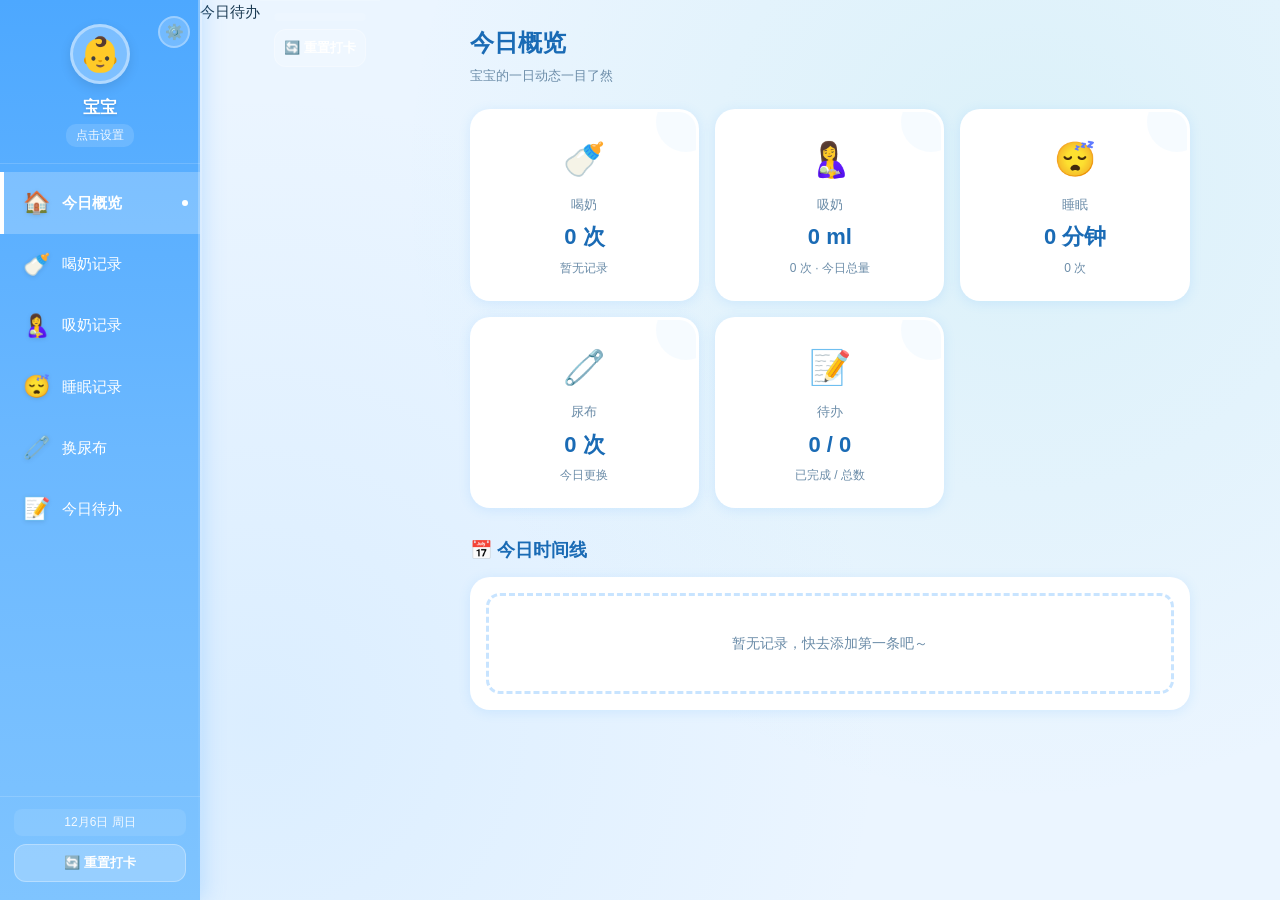
==== commit 9584f441: "用单文件版替换index.html确保Vercel首页正确" ====
--- a/index.html
+++ b/index.html
@@ -8,9 +8,1004 @@
   <meta name="apple-mobile-web-app-title" content="宝宝照护">
   <meta name="theme-color" content="#4DA8FF">
   <title>宝宝日常照护工作台</title>
-  <link rel="stylesheet" href="css/style.css">
-  <link rel="apple-touch-icon" href="assets/icon.png">
-  <link rel="manifest" href="manifest.json">
+  <style>/* ===== 全局样式 - 蓝色可爱卡通风格 ===== */
+:root {
+  --primary: #4DA8FF;
+  --primary-light: #7FC4FF;
+  --primary-dark: #2B8FE0;
+  --primary-darker: #1A6BB5;
+  --bg-main: #EBF5FF;
+  --bg-card: #FFFFFF;
+  --bg-soft: #F0F8FF;
+  --text-main: #1A3A52;
+  --text-sub: #6B8CA8;
+  --border: #C8E4FF;
+  --shadow: 0 2px 12px rgba(77, 168, 255, 0.15);
+  --shadow-hover: 0 4px 20px rgba(77, 168, 255, 0.25);
+  --sidebar-w: 200px;
+  --success: #4ECDC4;
+  --warning: #FFD93D;
+  --danger: #FF6B9D;
+  --cute-radius: 20px;
+}
+
+* {
+  margin: 0;
+  padding: 0;
+  box-sizing: border-box;
+  -webkit-tap-highlight-color: transparent;
+}
+
+html, body {
+  height: 100%;
+  font-family: -apple-system, BlinkMacSystemFont, "PingFang SC", "Helvetica Neue", "Comic Sans MS", Arial, sans-serif;
+  background: var(--bg-main);
+  background-image:
+    radial-gradient(circle at 20% 80%, rgba(127, 196, 255, 0.15) 0%, transparent 50%),
+    radial-gradient(circle at 80% 20%, rgba(78, 205, 196, 0.1) 0%, transparent 50%);
+  color: var(--text-main);
+  font-size: 15px;
+  line-height: 1.6;
+  -webkit-font-smoothing: antialiased;
+}
+
+.app-container {
+  display: flex;
+  height: 100vh;
+  height: 100dvh;
+  overflow: hidden;
+}
+
+/* ===== 左侧纵向导航栏 ===== */
+.sidebar {
+  width: var(--sidebar-w);
+  background: linear-gradient(180deg, #4DA8FF 0%, #6BB8FF 50%, #7FC4FF 100%);
+  color: #fff;
+  display: flex;
+  flex-direction: column;
+  flex-shrink: 0;
+  box-shadow: 4px 0 20px rgba(77, 168, 255, 0.25);
+  z-index: 10;
+  position: relative;
+}
+
+.sidebar::before {
+  content: '';
+  position: absolute;
+  top: 0;
+  right: -2px;
+  width: 4px;
+  height: 100%;
+  background: linear-gradient(180deg, rgba(255,255,255,0.3), transparent);
+}
+
+.sidebar-header {
+  padding: 24px 16px 16px;
+  text-align: center;
+  border-bottom: 1px solid rgba(255,255,255,0.15);
+  position: relative;
+}
+
+.baby-avatar {
+  width: 60px;
+  height: 60px;
+  background: rgba(255,255,255,0.25);
+  border-radius: 50%;
+  display: flex;
+  align-items: center;
+  justify-content: center;
+  font-size: 34px;
+  margin: 0 auto 10px;
+  border: 3px solid rgba(255,255,255,0.4);
+  box-shadow: 0 4px 12px rgba(0,0,0,0.1);
+}
+
+.baby-name {
+  font-size: 17px;
+  font-weight: 700;
+  text-shadow: 0 1px 3px rgba(0,0,0,0.15);
+}
+
+.baby-age {
+  font-size: 12px;
+  opacity: 0.9;
+  margin-top: 3px;
+  background: rgba(255,255,255,0.15);
+  display: inline-block;
+  padding: 2px 10px;
+  border-radius: 10px;
+}
+
+.settings-btn {
+  position: absolute;
+  top: 16px;
+  right: 10px;
+  background: rgba(255,255,255,0.2);
+  border: 2px solid rgba(255,255,255,0.3);
+  color: #fff;
+  width: 32px;
+  height: 32px;
+  border-radius: 50%;
+  font-size: 15px;
+  cursor: pointer;
+  transition: all 0.2s;
+}
+
+.settings-btn:hover {
+  background: rgba(255,255,255,0.4);
+  transform: rotate(90deg);
+}
+
+.nav-list {
+  list-style: none;
+  flex: 1;
+  overflow-y: auto;
+  padding: 8px 0;
+}
+
+.nav-list::-webkit-scrollbar {
+  width: 0;
+}
+
+.nav-item {
+  display: flex;
+  align-items: center;
+  gap: 12px;
+  padding: 13px 18px;
+  cursor: pointer;
+  transition: all 0.25s;
+  border-left: 4px solid transparent;
+  font-size: 15px;
+  position: relative;
+}
+
+.nav-item:hover {
+  background: rgba(255,255,255,0.12);
+}
+
+.nav-item.active {
+  background: rgba(255,255,255,0.22);
+  border-left-color: #fff;
+  font-weight: 700;
+}
+
+.nav-item.active::after {
+  content: '';
+  position: absolute;
+  right: 12px;
+  width: 6px;
+  height: 6px;
+  background: #fff;
+  border-radius: 50%;
+}
+
+.nav-icon {
+  font-size: 22px;
+  width: 28px;
+  text-align: center;
+  filter: drop-shadow(0 1px 2px rgba(0,0,0,0.1));
+}
+
+.sidebar-footer {
+  padding: 12px 14px 18px;
+  border-top: 1px solid rgba(255,255,255,0.15);
+}
+
+.date-display {
+  font-size: 12px;
+  opacity: 0.9;
+  margin-bottom: 8px;
+  text-align: center;
+  background: rgba(255,255,255,0.1);
+  padding: 4px 8px;
+  border-radius: 8px;
+}
+
+.reset-btn {
+  width: 100%;
+  padding: 9px;
+  background: rgba(255,255,255,0.2);
+  border: 1.5px solid rgba(255,255,255,0.3);
+  color: #fff;
+  border-radius: 12px;
+  font-size: 13px;
+  cursor: pointer;
+  transition: all 0.2s;
+  font-weight: 600;
+}
+
+.reset-btn:hover {
+  background: rgba(255,255,255,0.35);
+}
+
+/* ===== 主内容区 ===== */
+.main-content {
+  flex: 1;
+  overflow-y: auto;
+  padding: 24px 32px;
+  -webkit-overflow-scrolling: touch;
+}
+
+.page {
+  display: none;
+  max-width: 720px;
+  margin: 0 auto;
+  animation: fadeIn 0.3s ease;
+}
+
+.page.active {
+  display: block;
+}
+
+@keyframes fadeIn {
+  from { opacity: 0; transform: translateY(10px); }
+  to { opacity: 1; transform: translateY(0); }
+}
+
+.page-header {
+  margin-bottom: 22px;
+}
+
+.page-header h1 {
+  font-size: 24px;
+  color: var(--primary-darker);
+  margin-bottom: 4px;
+  display: flex;
+  align-items: center;
+  gap: 8px;
+}
+
+.page-subtitle {
+  font-size: 13px;
+  color: var(--text-sub);
+}
+
+/* ===== 今日概览 ===== */
+.dashboard-grid {
+  display: grid;
+  grid-template-columns: repeat(auto-fill, minmax(180px, 1fr));
+  gap: 16px;
+  margin-bottom: 28px;
+}
+
+.dash-card {
+  background: var(--bg-card);
+  border-radius: var(--cute-radius);
+  padding: 20px;
+  text-align: center;
+  box-shadow: var(--shadow);
+  cursor: pointer;
+  transition: all 0.25s;
+  border: 3px solid transparent;
+  position: relative;
+  overflow: hidden;
+}
+
+.dash-card::before {
+  content: '';
+  position: absolute;
+  top: -20px;
+  right: -20px;
+  width: 60px;
+  height: 60px;
+  background: var(--bg-soft);
+  border-radius: 50%;
+  opacity: 0.6;
+}
+
+.dash-card:hover {
+  transform: translateY(-4px);
+  box-shadow: var(--shadow-hover);
+  border-color: var(--primary-light);
+}
+
+.dash-icon {
+  font-size: 34px;
+  margin-bottom: 8px;
+  position: relative;
+}
+
+.dash-label {
+  font-size: 13px;
+  color: var(--text-sub);
+  margin-bottom: 4px;
+  position: relative;
+}
+
+.dash-value {
+  font-size: 22px;
+  font-weight: 700;
+  color: var(--primary-darker);
+  position: relative;
+}
+
+.dash-sub {
+  font-size: 12px;
+  color: var(--text-sub);
+  margin-top: 4px;
+  position: relative;
+}
+
+.timeline-section h2 {
+  font-size: 18px;
+  margin-bottom: 12px;
+  color: var(--primary-darker);
+}
+
+.timeline {
+  background: var(--bg-card);
+  border-radius: var(--cute-radius);
+  padding: 16px;
+  box-shadow: var(--shadow);
+}
+
+.timeline-item {
+  display: flex;
+  align-items: flex-start;
+  gap: 12px;
+  padding: 10px 0;
+  border-bottom: 2px dashed var(--border);
+}
+
+.timeline-item:last-child {
+  border-bottom: none;
+}
+
+.timeline-time {
+  font-size: 13px;
+  font-weight: 700;
+  color: var(--primary-dark);
+  white-space: nowrap;
+  min-width: 52px;
+  background: var(--bg-soft);
+  padding: 2px 8px;
+  border-radius: 8px;
+}
+
+.timeline-content {
+  font-size: 14px;
+  color: var(--text-main);
+  flex: 1;
+}
+
+/* ===== 表单卡片 ===== */
+.form-card {
+  background: var(--bg-card);
+  border-radius: var(--cute-radius);
+  padding: 24px;
+  box-shadow: var(--shadow);
+  margin-bottom: 20px;
+  border: 2px solid var(--border);
+}
+
+.form-card h3 {
+  font-size: 17px;
+  margin-bottom: 16px;
+  color: var(--primary-darker);
+  display: flex;
+  align-items: center;
+  gap: 6px;
+}
+
+.form-row {
+  margin-bottom: 16px;
+}
+
+.form-row > label {
+  display: block;
+  font-size: 13px;
+  color: var(--text-sub);
+  margin-bottom: 8px;
+  font-weight: 600;
+}
+
+.time-input, .text-input, .number-input {
+  width: 100%;
+  padding: 10px 14px;
+  border: 2px solid var(--border);
+  border-radius: 12px;
+  font-size: 15px;
+  color: var(--text-main);
+  background: var(--bg-soft);
+  transition: all 0.2s;
+  font-family: inherit;
+}
+
+.time-input:focus, .text-input:focus, .number-input:focus {
+  outline: none;
+  border-color: var(--primary);
+  background: #fff;
+  box-shadow: 0 0 0 3px rgba(77, 168, 255, 0.15);
+}
+
+/* 分段选择器 */
+.segmented {
+  display: flex;
+  gap: 8px;
+  flex-wrap: wrap;
+}
+
+.seg-btn {
+  padding: 8px 16px;
+  border: 2px solid var(--border);
+  background: var(--bg-soft);
+  color: var(--text-sub);
+  border-radius: 12px;
+  font-size: 14px;
+  cursor: pointer;
+  transition: all 0.2s;
+  font-family: inherit;
+  font-weight: 500;
+}
+
+.seg-btn:hover {
+  border-color: var(--primary-light);
+  transform: translateY(-1px);
+}
+
+.seg-btn.active {
+  background: linear-gradient(135deg, var(--primary), var(--primary-dark));
+  color: #fff;
+  border-color: var(--primary-dark);
+  font-weight: 700;
+  box-shadow: 0 3px 10px rgba(77, 168, 255, 0.35);
+}
+
+/* 数字输入 */
+.number-input-group {
+  display: flex;
+  align-items: center;
+  gap: 8px;
+}
+
+.num-btn {
+  width: 42px;
+  height: 42px;
+  border-radius: 12px;
+  border: 2px solid var(--border);
+  background: var(--bg-soft);
+  color: var(--primary-dark);
+  font-size: 22px;
+  cursor: pointer;
+  transition: all 0.2s;
+  font-family: inherit;
+  font-weight: 700;
+}
+
+.num-btn:hover {
+  background: var(--primary);
+  color: #fff;
+  border-color: var(--primary-dark);
+  transform: scale(1.05);
+}
+
+.number-input {
+  text-align: center;
+  flex: 1;
+}
+
+/* 时长选择 */
+.duration-picker {
+  display: flex;
+  flex-wrap: wrap;
+  gap: 8px;
+}
+
+.duration-btn {
+  padding: 8px 14px;
+  border: 2px solid var(--border);
+  background: var(--bg-soft);
+  color: var(--text-sub);
+  border-radius: 12px;
+  font-size: 13px;
+  cursor: pointer;
+  transition: all 0.2s;
+  font-family: inherit;
+  font-weight: 500;
+}
+
+.duration-btn:hover {
+  border-color: var(--primary-light);
+}
+
+.duration-btn.active {
+  background: linear-gradient(135deg, var(--primary), var(--primary-dark));
+  color: #fff;
+  border-color: var(--primary-dark);
+  font-weight: 700;
+}
+
+.total-display {
+  font-size: 20px;
+  font-weight: 700;
+  color: var(--primary-darker);
+  padding: 8px 0;
+}
+
+.submit-btn {
+  width: 100%;
+  padding: 13px;
+  background: linear-gradient(135deg, var(--primary) 0%, var(--primary-dark) 100%);
+  color: #fff;
+  border: none;
+  border-radius: 14px;
+  font-size: 16px;
+  font-weight: 700;
+  cursor: pointer;
+  transition: all 0.2s;
+  font-family: inherit;
+  margin-top: 4px;
+  box-shadow: 0 3px 12px rgba(77, 168, 255, 0.3);
+}
+
+.submit-btn:hover {
+  transform: translateY(-2px);
+  box-shadow: 0 6px 18px rgba(77, 168, 255, 0.4);
+}
+
+.submit-btn:active {
+  transform: translateY(0);
+}
+
+.submit-btn.inline {
+  width: auto;
+  padding: 10px 20px;
+  margin-top: 0;
+}
+
+/* ===== 汇总栏 ===== */
+.summary-bar {
+  display: flex;
+  flex-wrap: wrap;
+  gap: 16px;
+  background: var(--bg-card);
+  border-radius: 14px;
+  padding: 14px 20px;
+  box-shadow: var(--shadow);
+  margin-bottom: 16px;
+  font-size: 14px;
+  color: var(--text-sub);
+  border: 2px solid var(--border);
+}
+
+.summary-bar strong {
+  color: var(--primary-darker);
+  font-size: 18px;
+  margin: 0 2px;
+}
+
+/* ===== 记录列表 ===== */
+.record-list {
+  display: flex;
+  flex-direction: column;
+  gap: 10px;
+}
+
+.record-item {
+  background: var(--bg-card);
+  border-radius: 14px;
+  padding: 14px 18px;
+  box-shadow: var(--shadow);
+  display: flex;
+  align-items: center;
+  justify-content: space-between;
+  transition: all 0.2s;
+  animation: slideIn 0.3s ease;
+  border: 2px solid var(--border);
+}
+
+@keyframes slideIn {
+  from { opacity: 0; transform: translateX(-12px); }
+  to { opacity: 1; transform: translateX(0); }
+}
+
+.record-item:hover {
+  box-shadow: var(--shadow-hover);
+  border-color: var(--primary-light);
+}
+
+.record-main {
+  flex: 1;
+}
+
+.record-time {
+  font-size: 13px;
+  color: var(--text-sub);
+  margin-bottom: 4px;
+  font-weight: 600;
+}
+
+.record-detail {
+  font-size: 15px;
+  color: var(--text-main);
+  font-weight: 500;
+}
+
+.record-tags {
+  display: flex;
+  gap: 6px;
+  margin-top: 4px;
+  flex-wrap: wrap;
+}
+
+.tag {
+  display: inline-block;
+  padding: 2px 10px;
+  border-radius: 10px;
+  font-size: 12px;
+  font-weight: 600;
+}
+
+.tag-breast { background: #E3F2FF; color: #1565C0; }
+.tag-formula { background: #FFF3E0; color: #E65100; }
+.tag-left { background: #E0F7FA; color: #006064; }
+.tag-right { background: #E8F5E9; color: #1B5E20; }
+.tag-wet { background: #E0F7FA; color: #006064; }
+.tag-dirty { background: #FFF3E0; color: #E65100; }
+.tag-mix { background: #F3E5F5; color: #6A1B9A; }
+.tag-leak { background: #FCE4EC; color: #AD1457; }
+.tag-cry { background: #FCE4EC; color: #C62828; }
+.tag-nocry { background: #E8F5E9; color: #2E7D32; }
+.tag-method { background: #E3F2FD; color: #1565C0; }
+.tag-helper { background: #F3E5F5; color: #7B1FA2; }
+
+.delete-btn {
+  background: none;
+  border: none;
+  color: #B0BEC5;
+  font-size: 20px;
+  cursor: pointer;
+  padding: 4px 8px;
+  border-radius: 8px;
+  transition: all 0.2s;
+}
+
+.delete-btn:hover {
+  color: var(--danger);
+  background: #FCE4EC;
+}
+
+/* ===== 待办列表 ===== */
+.todo-input-row {
+  display: flex;
+  gap: 10px;
+  margin-bottom: 16px;
+}
+
+.todo-input-row .text-input {
+  flex: 1;
+}
+
+.quick-tags {
+  display: flex;
+  flex-wrap: wrap;
+  gap: 8px;
+}
+
+.quick-tag {
+  padding: 6px 12px;
+  background: #E3F2FF;
+  border: 2px dashed var(--primary-light);
+  color: var(--primary-darker);
+  border-radius: 18px;
+  font-size: 13px;
+  cursor: pointer;
+  transition: all 0.2s;
+  font-family: inherit;
+  font-weight: 500;
+}
+
+.quick-tag:hover {
+  background: var(--primary);
+  color: #fff;
+  border-style: solid;
+  transform: translateY(-1px);
+}
+
+.todo-item {
+  background: var(--bg-card);
+  border-radius: 14px;
+  padding: 14px 18px;
+  box-shadow: var(--shadow);
+  display: flex;
+  align-items: center;
+  gap: 12px;
+  transition: all 0.2s;
+  animation: slideIn 0.3s ease;
+  border: 2px solid var(--border);
+}
+
+.todo-check {
+  width: 26px;
+  height: 26px;
+  border: 2.5px solid var(--border);
+  border-radius: 50%;
+  cursor: pointer;
+  display: flex;
+  align-items: center;
+  justify-content: center;
+  flex-shrink: 0;
+  transition: all 0.2s;
+  background: var(--bg-soft);
+}
+
+.todo-check.done {
+  background: var(--success);
+  border-color: var(--success);
+  color: #fff;
+  transform: scale(1.05);
+}
+
+.todo-check.done::after {
+  content: "✓";
+  font-size: 15px;
+  font-weight: bold;
+}
+
+.todo-text {
+  flex: 1;
+  font-size: 15px;
+  color: var(--text-main);
+}
+
+.todo-item.done .todo-text {
+  text-decoration: line-through;
+  color: var(--text-sub);
+}
+
+.todo-time {
+  font-size: 12px;
+  color: var(--text-sub);
+}
+
+/* ===== 空状态 ===== */
+.empty-state {
+  text-align: center;
+  padding: 36px 16px;
+  color: var(--text-sub);
+  font-size: 14px;
+  background: var(--bg-card);
+  border-radius: 14px;
+  border: 3px dashed var(--border);
+}
+
+/* ===== 弹窗 ===== */
+.modal-overlay {
+  display: none;
+  position: fixed;
+  inset: 0;
+  background: rgba(26, 58, 82, 0.4);
+  z-index: 100;
+  align-items: center;
+  justify-content: center;
+  animation: fadeIn 0.2s ease;
+  backdrop-filter: blur(4px);
+}
+
+.modal-overlay.show {
+  display: flex;
+}
+
+.modal {
+  background: #fff;
+  border-radius: 24px;
+  padding: 28px;
+  width: 90%;
+  max-width: 380px;
+  box-shadow: 0 8px 40px rgba(77, 168, 255, 0.3);
+  border: 3px solid var(--border);
+}
+
+.modal h3 {
+  font-size: 18px;
+  margin-bottom: 20px;
+  color: var(--primary-darker);
+}
+
+.modal-actions {
+  display: flex;
+  gap: 12px;
+  margin-top: 20px;
+}
+
+.cancel-btn {
+  flex: 1;
+  padding: 11px;
+  background: #ECEFF1;
+  border: none;
+  border-radius: 12px;
+  color: var(--text-sub);
+  font-size: 15px;
+  cursor: pointer;
+  font-family: inherit;
+  font-weight: 600;
+}
+
+/* ===== Toast ===== */
+.toast {
+  position: fixed;
+  bottom: 24px;
+  left: 50%;
+  transform: translateX(-50%) translateY(100px);
+  background: linear-gradient(135deg, var(--primary-darker), var(--primary-dark));
+  color: #fff;
+  padding: 12px 26px;
+  border-radius: 26px;
+  font-size: 14px;
+  z-index: 200;
+  opacity: 0;
+  transition: all 0.3s ease;
+  pointer-events: none;
+  white-space: nowrap;
+  box-shadow: 0 4px 20px rgba(77, 168, 255, 0.4);
+  font-weight: 600;
+}
+
+.toast.show {
+  transform: translateX(-50%) translateY(0);
+  opacity: 1;
+}
+
+/* ===== 工具类 ===== */
+.hidden {
+  display: none !important;
+}
+
+/* ===== 响应式适配（iPhone等窄屏 - 保持左侧纵向导航栏） ===== */
+@media (max-width: 640px) {
+  .app-container {
+    flex-direction: row;
+  }
+
+  .sidebar {
+    width: 68px;
+    flex-direction: column;
+    padding: 0;
+  }
+
+  .sidebar-header {
+    padding: 16px 4px 12px;
+    border-bottom: 1px solid rgba(255,255,255,0.15);
+  }
+
+  .baby-avatar {
+    width: 40px;
+    height: 40px;
+    font-size: 24px;
+    margin: 0 auto;
+    border-width: 2px;
+  }
+
+  .baby-info {
+    display: none;
+  }
+
+  .settings-btn {
+    position: static;
+    width: 28px;
+    height: 28px;
+    font-size: 13px;
+    margin: 8px auto 0;
+    display: block;
+  }
+
+  .nav-list {
+    display: flex;
+    flex-direction: column;
+    padding: 4px 0;
+    flex: 1;
+  }
+
+  .nav-item {
+    flex-direction: column;
+    align-items: center;
+    justify-content: center;
+    padding: 10px 4px;
+    border-left: none;
+    border-right: 4px solid transparent;
+    font-size: 10px;
+    gap: 3px;
+    min-height: 58px;
+  }
+
+  .nav-item.active {
+    border-left: none;
+    border-right-color: #fff;
+    background: rgba(255,255,255,0.22);
+  }
+
+  .nav-item.active::after {
+    display: none;
+  }
+
+  .nav-label {
+    font-size: 10px;
+    text-align: center;
+    line-height: 1.2;
+  }
+
+  .nav-icon {
+    font-size: 22px;
+  }
+
+  .sidebar-footer {
+    padding: 8px 4px 12px;
+  }
+
+  .date-display {
+    display: none;
+  }
+
+  .reset-btn {
+    padding: 6px 4px;
+    font-size: 16px;
+    text-align: center;
+    line-height: 1;
+  }
+
+  .main-content {
+    padding: 16px;
+    flex: 1;
+  }
+
+  .page-header h1 {
+    font-size: 20px;
+  }
+
+  .dashboard-grid {
+    grid-template-columns: repeat(2, 1fr);
+    gap: 10px;
+  }
+
+  .dash-card {
+    padding: 14px;
+  }
+
+  .dash-icon {
+    font-size: 26px;
+  }
+
+  .dash-value {
+    font-size: 18px;
+  }
+
+  .form-card {
+    padding: 16px;
+  }
+
+  .summary-bar {
+    gap: 10px;
+    padding: 12px;
+    font-size: 13px;
+  }
+
+  .seg-btn {
+    padding: 7px 12px;
+    font-size: 13px;
+  }
+}
+
+/* iPhone SE 等超小屏 */
+@media (max-width: 375px) {
+  .dashboard-grid {
+    grid-template-columns: 1fr 1fr;
+  }
+
+  .sidebar {
+    width: 60px;
+  }
+
+  .nav-item {
+    min-height: 52px;
+  }
+
+  .nav-label {
+    font-size: 9px;
+  }
+}
+</style>
+  <link rel="apple-touch-icon" href="[data-uri]">
+  
 </head>
 <body>
   <div class="app-container">
@@ -429,6 +1424,765 @@
   <!-- Toast 提示 -->
   <div class="toast" id="toast"></div>
 
-  <script src="js/app.js"></script>
+  <script>/**
+ * 宝宝日常照护工作台 - 核心应用逻辑
+ * 所有数据通过 localStorage 本地留存
+ * 每日 0 点自动重置打卡状态
+ */
+
+const STORAGE_KEY = 'babyCareData';
+const PROFILE_KEY = 'babyCareProfile';
+
+// ===== 数据存储层 =====
+const Store = {
+  // 读取全部今日数据
+  getAll() {
+    const today = this.getTodayKey();
+    const raw = localStorage.getItem(STORAGE_KEY);
+    const allData = raw ? JSON.parse(raw) : {};
+    // 检查日期，自动重置
+    if (allData.date !== today) {
+      allData.date = today;
+      allData.feeding = [];
+      allData.pumping = [];
+      allData.sleep = [];
+      allData.diaper = [];
+      allData.todo = [];
+      this.saveAll(allData);
+    }
+    // 确保字段完整
+    return Object.assign({
+      date: today,
+      feeding: [],
+      pumping: [],
+      sleep: [],
+      diaper: [],
+      todo: []
+    }, allData);
+  },
+
+  saveAll(data) {
+    localStorage.setItem(STORAGE_KEY, JSON.stringify(data));
+  },
+
+  getTodayKey() {
+    const d = new Date();
+    return `${d.getFullYear()}-${String(d.getMonth()+1).padStart(2,'0')}-${String(d.getDate()).padStart(2,'0')}`;
+  },
+
+  getProfile() {
+    const raw = localStorage.getItem(PROFILE_KEY);
+    return raw ? JSON.parse(raw) : { name: '宝宝', birth: '' };
+  },
+
+  saveProfile(p) {
+    localStorage.setItem(PROFILE_KEY, JSON.stringify(p));
+  }
+};
+
+// ===== 工具函数 =====
+function $(id) { return document.getElementById(id); }
+
+function toast(msg) {
+  const t = $('toast');
+  t.textContent = msg;
+  t.classList.add('show');
+  setTimeout(() => t.classList.remove('show'), 2000);
+}
+
+function formatTime(hhmm) {
+  return hhmm || '--:--';
+}
+
+function nowHHMM() {
+  const d = new Date();
+  return `${String(d.getHours()).padStart(2,'0')}:${String(d.getMinutes()).padStart(2,'0')}`;
+}
+
+function calcDuration(start, end) {
+  const [sh, sm] = start.split(':').map(Number);
+  const [eh, em] = end.split(':').map(Number);
+  let mins = (eh * 60 + em) - (sh * 60 + sm);
+  if (mins < 0) mins += 24 * 60; // 跨天
+  return mins;
+}
+
+function calcAge(birth) {
+  if (!birth) return '点击设置';
+  const b = new Date(birth);
+  const now = new Date();
+  const days = Math.floor((now - b) / 86400000);
+  if (days < 30) return `出生 ${days} 天`;
+  const months = Math.floor(days / 30);
+  const remainDays = days % 30;
+  if (months < 12) return `${months} 个月 ${remainDays} 天`;
+  const years = Math.floor(months / 12);
+  return `${years} 岁 ${months % 12} 个月`;
+}
+
+// ===== 导航切换 =====
+function switchPage(pageName) {
+  document.querySelectorAll('.nav-item').forEach(el => {
+    el.classList.toggle('active', el.dataset.page === pageName);
+  });
+  document.querySelectorAll('.page').forEach(el => {
+    el.classList.toggle('active', el.id === `page-${pageName}`);
+  });
+}
+
+// ===== 分段选择器通用处理 =====
+function initSegmented(containerId, onSelect) {
+  const container = $(containerId);
+  if (!container) return;
+  container.querySelectorAll('.seg-btn').forEach(btn => {
+    btn.addEventListener('click', () => {
+      container.querySelectorAll('.seg-btn').forEach(b => b.classList.remove('active'));
+      btn.classList.add('active');
+      if (onSelect) onSelect(btn.dataset.value);
+    });
+  });
+}
+
+function getSegmentedValue(containerId) {
+  const active = $(containerId).querySelector('.seg-btn.active');
+  return active ? active.dataset.value : '';
+}
+
+// ===== 数字输入按钮 =====
+function initNumberButtons() {
+  document.querySelectorAll('.num-btn').forEach(btn => {
+    btn.addEventListener('click', () => {
+      const target = $(btn.dataset.target);
+      const step = parseInt(btn.dataset.step);
+      let val = parseInt(target.value) || 0;
+      val = Math.max(parseInt(target.min) || 0, val + step);
+      if (target.max) val = Math.min(parseInt(target.max), val);
+      target.value = val;
+      target.dispatchEvent(new Event('input'));
+    });
+  });
+}
+
+// ===== 喝奶记录模块 =====
+const Feeding = {
+  state: {
+    type: 'bottle',
+    duration: 15
+  },
+
+  init() {
+    // 喂养形式切换
+    initSegmented('feedTypeSeg', (val) => {
+      this.state.type = val;
+      $('bottleSection').classList.toggle('hidden', val !== 'bottle');
+      $('nursingSection').classList.toggle('hidden', val !== 'nursing');
+    });
+
+    initSegmented('bottleContentSeg');
+    initSegmented('nursingContentSeg');
+    initSegmented('nursingSideSeg');
+
+    // 时长选择
+    document.querySelectorAll('.duration-btn').forEach(btn => {
+      btn.addEventListener('click', () => {
+        document.querySelectorAll('.duration-btn').forEach(b => b.classList.remove('active'));
+        btn.classList.add('active');
+        this.state.duration = parseInt(btn.dataset.min);
+      });
+    });
+
+    $('submitFeeding').addEventListener('click', () => this.add());
+  },
+
+  add() {
+    const time = $('feedTime').value;
+    if (!time) { toast('请选择喂养时间'); return; }
+
+    const note = $('feedNote').value.trim();
+    let record;
+
+    if (this.state.type === 'bottle') {
+      const content = getSegmentedValue('bottleContentSeg');
+      const amount = parseInt($('feedAmount').value) || 0;
+      record = { type: '瓶喂', content, amount, time, note };
+    } else {
+      const content = getSegmentedValue('nursingContentSeg');
+      const side = getSegmentedValue('nursingSideSeg');
+      const duration = this.state.duration;
+      record = { type: '亲喂', content, side, duration, amount: 0, time, note };
+    }
+
+    const data = Store.getAll();
+    data.feeding.push(record);
+    Store.saveAll(data);
+    $('feedNote').value = '';
+    this.render();
+    Dashboard.render();
+    toast('喝奶记录已保存 💾');
+  },
+
+  remove(idx) {
+    const data = Store.getAll();
+    data.feeding.splice(idx, 1);
+    Store.saveAll(data);
+    this.render();
+    Dashboard.render();
+  },
+
+  render() {
+    const data = Store.getAll();
+    const list = data.feeding.sort((a, b) => a.time > b.time ? -1 : 1);
+    const container = $('feedingList');
+
+    // 汇总
+    const bottleCount = list.filter(r => r.type === '瓶喂').length;
+    const nursingCount = list.filter(r => r.type === '亲喂').length;
+    const totalMl = list.filter(r => r.type === '瓶喂').reduce((s, r) => s + (r.amount || 0), 0);
+    $('feedingCount').textContent = list.length;
+    $('feedingTotal').textContent = totalMl;
+    $('feedingNursing').textContent = nursingCount;
+    $('feedingBottle').textContent = bottleCount;
+
+    if (list.length === 0) {
+      container.innerHTML = '<div class="empty-state">还没有喝奶记录</div>';
+      return;
+    }
+
+    container.innerHTML = list.map((r, i) => {
+      const originalIdx = data.feeding.indexOf(r);
+      let detail, tags = '';
+      if (r.type === '瓶喂') {
+        detail = `${r.content} ${r.amount}ml`;
+        tags = `<span class="tag ${r.content === '母乳' ? 'tag-breast' : 'tag-formula'}">${r.content}</span>`;
+      } else {
+        detail = `${r.side} ${r.duration}分钟`;
+        tags = `<span class="tag tag-breast">母乳</span><span class="tag ${r.side === '左边' ? 'tag-left' : 'tag-right'}">${r.side}</span><span class="tag tag-method">${r.duration}分钟</span>`;
+      }
+      const noteHtml = r.note ? `<div style="font-size:12px;color:var(--text-sub);margin-top:2px;">📝 ${r.note}</div>` : '';
+      return `
+        <div class="record-item">
+          <div class="record-main">
+            <div class="record-time">⏰ ${r.time}</div>
+            <div class="record-detail">${r.type} · ${detail}</div>
+            <div class="record-tags">${tags}</div>
+            ${noteHtml}
+          </div>
+          <button class="delete-btn" onclick="Feeding.remove(${originalIdx})">🗑</button>
+        </div>
+      `;
+    }).join('');
+  }
+};
+
+// ===== 吸奶记录模块 =====
+const Pumping = {
+  init() {
+    // 实时计算合计
+    ['pumpLeft', 'pumpRight'].forEach(id => {
+      $(id).addEventListener('input', () => this.updateSum());
+    });
+    $('submitPumping').addEventListener('click', () => this.add());
+  },
+
+  updateSum() {
+    const left = parseInt($('pumpLeft').value) || 0;
+    const right = parseInt($('pumpRight').value) || 0;
+    $('pumpSum').textContent = left + right;
+  },
+
+  add() {
+    const time = $('pumpTime').value;
+    if (!time) { toast('请选择吸奶时间'); return; }
+    const left = parseInt($('pumpLeft').value) || 0;
+    const right = parseInt($('pumpRight').value) || 0;
+    if (left + right === 0) { toast('请输入吸奶量'); return; }
+    const note = $('pumpNote').value.trim();
+
+    const data = Store.getAll();
+    data.pumping.push({ time, left, right, note });
+    Store.saveAll(data);
+    $('pumpNote').value = '';
+    this.render();
+    Dashboard.render();
+    toast('吸奶记录已保存 💾');
+  },
+
+  remove(idx) {
+    const data = Store.getAll();
+    data.pumping.splice(idx, 1);
+    Store.saveAll(data);
+    this.render();
+    Dashboard.render();
+  },
+
+  render() {
+    const data = Store.getAll();
+    const list = data.pumping.sort((a, b) => a.time > b.time ? -1 : 1);
+    const container = $('pumpingList');
+
+    const leftTotal = list.reduce((s, r) => s + r.left, 0);
+    const rightTotal = list.reduce((s, r) => s + r.right, 0);
+    const grandTotal = leftTotal + rightTotal;
+    $('pumpCount').textContent = list.length;
+    $('pumpLeftTotal').textContent = leftTotal;
+    $('pumpRightTotal').textContent = rightTotal;
+    $('pumpGrandTotal').textContent = grandTotal;
+
+    if (list.length === 0) {
+      container.innerHTML = '<div class="empty-state">还没有吸奶记录</div>';
+      return;
+    }
+
+    container.innerHTML = list.map((r) => {
+      const originalIdx = data.pumping.indexOf(r);
+      const sum = r.left + r.right;
+      const noteHtml = r.note ? `<div style="font-size:12px;color:var(--text-sub);margin-top:2px;">📝 ${r.note}</div>` : '';
+      return `
+        <div class="record-item">
+          <div class="record-main">
+            <div class="record-time">⏰ ${r.time}</div>
+            <div class="record-detail">左 ${r.left}ml + 右 ${r.right}ml = <strong style="color:var(--primary-dark)">${sum}ml</strong></div>
+            <div class="record-tags">
+              <span class="tag tag-left">左 ${r.left}ml</span>
+              <span class="tag tag-right">右 ${r.right}ml</span>
+            </div>
+            ${noteHtml}
+          </div>
+          <button class="delete-btn" onclick="Pumping.remove(${originalIdx})">🗑</button>
+        </div>
+      `;
+    }).join('');
+  }
+};
+
+// ===== 睡眠记录模块 =====
+const Sleep = {
+  init() {
+    initSegmented('sleepMethodSeg');
+    initSegmented('sleepHelperSeg');
+    initSegmented('sleepCrySeg');
+
+    // 实时计算时长
+    ['sleepStart', 'sleepEnd'].forEach(id => {
+      $(id).addEventListener('input', () => this.updateDuration());
+    });
+    $('submitSleep').addEventListener('click', () => this.add());
+  },
+
+  updateDuration() {
+    const start = $('sleepStart').value;
+    const end = $('sleepEnd').value;
+    if (start && end) {
+      $('sleepDuration').textContent = calcDuration(start, end);
+    } else {
+      $('sleepDuration').textContent = '0';
+    }
+  },
+
+  add() {
+    const start = $('sleepStart').value;
+    const end = $('sleepEnd').value;
+    if (!start || !end) { toast('请选择开始和结束时间'); return; }
+    const duration = calcDuration(start, end);
+    if (duration === 0) { toast('时长不能为0'); return; }
+
+    const method = getSegmentedValue('sleepMethodSeg');
+    const helper = getSegmentedValue('sleepHelperSeg');
+    const cry = getSegmentedValue('sleepCrySeg');
+    const note = $('sleepNote').value.trim();
+
+    const data = Store.getAll();
+    data.sleep.push({ start, end, duration, method, helper, cry, note });
+    Store.saveAll(data);
+    $('sleepNote').value = '';
+    this.render();
+    Dashboard.render();
+    toast('睡眠记录已保存 💾');
+  },
+
+  remove(idx) {
+    const data = Store.getAll();
+    data.sleep.splice(idx, 1);
+    Store.saveAll(data);
+    this.render();
+    Dashboard.render();
+  },
+
+  render() {
+    const data = Store.getAll();
+    const list = data.sleep.sort((a, b) => a.start > b.start ? -1 : 1);
+    const container = $('sleepList');
+
+    const totalMins = list.reduce((s, r) => s + r.duration, 0);
+    const cryCount = list.filter(r => r.cry === '有').length;
+    $('sleepCount').textContent = list.length;
+    $('sleepTotal').textContent = totalMins;
+    $('sleepCryCount').textContent = cryCount;
+
+    if (list.length === 0) {
+      container.innerHTML = '<div class="empty-state">还没有睡眠记录</div>';
+      return;
+    }
+
+    container.innerHTML = list.map((r) => {
+      const originalIdx = data.sleep.indexOf(r);
+      const noteHtml = r.note ? `<div style="font-size:12px;color:var(--text-sub);margin-top:2px;">📝 ${r.note}</div>` : '';
+      return `
+        <div class="record-item">
+          <div class="record-main">
+            <div class="record-time">😴 ${r.start} → 😊 ${r.end}</div>
+            <div class="record-detail">睡眠时长 <strong style="color:var(--primary-dark)">${r.duration}</strong> 分钟</div>
+            <div class="record-tags">
+              <span class="tag tag-method">${r.method}</span>
+              <span class="tag tag-helper">辅助: ${r.helper}</span>
+              <span class="tag ${r.cry === '有' ? 'tag-cry' : 'tag-nocry'}">${r.cry === '有' ? '😢 有哭闹' : '😊 无哭闹'}</span>
+            </div>
+            ${noteHtml}
+          </div>
+          <button class="delete-btn" onclick="Sleep.remove(${originalIdx})">🗑</button>
+        </div>
+      `;
+    }).join('');
+  }
+};
+
+// ===== 换尿布记录模块 =====
+const Diaper = {
+  init() {
+    initSegmented('diaperTypeSeg');
+    initSegmented('diaperLeakSeg');
+    $('submitDiaper').addEventListener('click', () => this.add());
+  },
+
+  add() {
+    const time = $('diaperTime').value;
+    if (!time) { toast('请选择更换时间'); return; }
+    const type = getSegmentedValue('diaperTypeSeg');
+    const leak = getSegmentedValue('diaperLeakSeg');
+    const note = $('diaperNote').value.trim();
+
+    const data = Store.getAll();
+    data.diaper.push({ time, type, leak, note });
+    Store.saveAll(data);
+    $('diaperNote').value = '';
+    this.render();
+    Dashboard.render();
+    toast('换尿布记录已保存 💾');
+  },
+
+  remove(idx) {
+    const data = Store.getAll();
+    data.diaper.splice(idx, 1);
+    Store.saveAll(data);
+    this.render();
+    Dashboard.render();
+  },
+
+  render() {
+    const data = Store.getAll();
+    const list = data.diaper.sort((a, b) => a.time > b.time ? -1 : 1);
+    const container = $('diaperList');
+
+    const wet = list.filter(r => r.type === '湿了').length;
+    const dirty = list.filter(r => r.type === '脏了').length;
+    const mix = list.filter(r => r.type === '混合').length;
+    const leakCount = list.filter(r => r.leak === '有').length;
+    $('diaperCount').textContent = list.length;
+    $('diaperWet').textContent = wet;
+    $('diaperDirty').textContent = dirty;
+    $('diaperMix').textContent = mix;
+    $('diaperLeak').textContent = leakCount;
+
+    if (list.length === 0) {
+      container.innerHTML = '<div class="empty-state">还没有换尿布记录</div>';
+      return;
+    }
+
+    container.innerHTML = list.map((r) => {
+      const originalIdx = data.diaper.indexOf(r);
+      const typeClass = r.type === '湿了' ? 'tag-wet' : (r.type === '脏了' ? 'tag-dirty' : 'tag-mix');
+      const noteHtml = r.note ? `<div style="font-size:12px;color:var(--text-sub);margin-top:2px;">📝 ${r.note}</div>` : '';
+      return `
+        <div class="record-item">
+          <div class="record-main">
+            <div class="record-time">⏰ ${r.time}</div>
+            <div class="record-detail">${r.type}</div>
+            <div class="record-tags">
+              <span class="tag ${typeClass}">${r.type}</span>
+              <span class="tag ${r.leak === '有' ? 'tag-leak' : 'tag-nocry'}">${r.leak === '有' ? '💦 漏尿' : '😊 无漏尿'}</span>
+            </div>
+            ${noteHtml}
+          </div>
+          <button class="delete-btn" onclick="Diaper.remove(${originalIdx})">🗑</button>
+        </div>
+      `;
+    }).join('');
+  }
+};
+
+// ===== 今日待办模块 =====
+const Todo = {
+  init() {
+    $('submitTodo').addEventListener('click', () => this.add());
+    $('todoInput').addEventListener('keydown', (e) => {
+      if (e.key === 'Enter') this.add();
+    });
+    // 快捷标签
+    document.querySelectorAll('.quick-tag').forEach(tag => {
+      tag.addEventListener('click', () => {
+        $('todoInput').value = tag.dataset.text;
+        this.add();
+      });
+    });
+  },
+
+  add() {
+    const text = $('todoInput').value.trim();
+    if (!text) { toast('请输入待办内容'); return; }
+    const data = Store.getAll();
+    data.todo.push({ text, done: false, time: nowHHMM() });
+    Store.saveAll(data);
+    $('todoInput').value = '';
+    this.render();
+    Dashboard.render();
+    toast('待办已添加 ✅');
+  },
+
+  toggle(idx) {
+    const data = Store.getAll();
+    if (data.todo[idx]) {
+      data.todo[idx].done = !data.todo[idx].done;
+      Store.saveAll(data);
+      this.render();
+      Dashboard.render();
+    }
+  },
+
+  remove(idx) {
+    const data = Store.getAll();
+    data.todo.splice(idx, 1);
+    Store.saveAll(data);
+    this.render();
+    Dashboard.render();
+  },
+
+  render() {
+    const data = Store.getAll();
+    const list = data.todo;
+    const container = $('todoList');
+
+    const done = list.filter(t => t.done).length;
+    $('todoTotal').textContent = list.length;
+    $('todoDone').textContent = done;
+    $('todoPending').textContent = list.length - done;
+
+    if (list.length === 0) {
+      container.innerHTML = '<div class="empty-state">还没有待办事项，快添加一个吧～</div>';
+      return;
+    }
+
+    container.innerHTML = list.map((t, i) => `
+      <div class="todo-item ${t.done ? 'done' : ''}">
+        <div class="todo-check ${t.done ? 'done' : ''}" onclick="Todo.toggle(${i})"></div>
+        <div class="todo-text">${t.text}</div>
+        <div class="todo-time">${t.time}</div>
+        <button class="delete-btn" onclick="Todo.remove(${i})">🗑</button>
+      </div>
+    `).join('');
+  }
+};
+
+// ===== 今日概览模块 =====
+const Dashboard = {
+  render() {
+    const data = Store.getAll();
+
+    // 喝奶
+    const feedList = data.feeding;
+    const feedMl = feedList.filter(r => r.type === '瓶喂').reduce((s, r) => s + (r.amount || 0), 0);
+    $('dashFeeding').textContent = `${feedList.length} 次`;
+    $('dashFeedingDetail').textContent = feedList.length > 0 ? `总奶量 ${feedMl}ml` : '暂无记录';
+
+    // 吸奶
+    const pumpTotal = data.pumping.reduce((s, r) => s + r.left + r.right, 0);
+    $('dashPumping').textContent = `${pumpTotal} ml`;
+    $('dashPumpingDetail').textContent = `${data.pumping.length} 次 · 今日总量`;
+
+    // 睡眠
+    const sleepTotal = data.sleep.reduce((s, r) => s + r.duration, 0);
+    $('dashSleep').textContent = `${sleepTotal} 分钟`;
+    $('dashSleepDetail').textContent = `${data.sleep.length} 次`;
+
+    // 尿布
+    $('dashDiaper').textContent = `${data.diaper.length} 次`;
+    $('dashDiaperDetail').textContent = '今日更换';
+
+    // 待办
+    const todoDone = data.todo.filter(t => t.done).length;
+    $('dashTodo').textContent = `${todoDone} / ${data.todo.length}`;
+    $('dashTodoDetail').textContent = '已完成 / 总数';
+
+    // 时间线
+    this.renderTimeline(data);
+  },
+
+  renderTimeline(data) {
+    const items = [];
+    data.feeding.forEach(r => items.push({ time: r.time, sort: r.time, icon: '🍼', text: `喝奶 · ${r.type} ${r.content || ''} ${r.amount ? r.amount+'ml' : (r.duration? r.duration+'分钟':'')}`, tag: r.type }));
+    data.pumping.forEach(r => items.push({ time: r.time, sort: r.time, icon: '泵奶', text: `吸奶 · 左${r.left}ml 右${r.right}ml`, tag: '吸奶' }));
+    data.sleep.forEach(r => items.push({ time: r.start, sort: r.start, icon: '😴', text: `睡眠 · ${r.start}-${r.end} (${r.duration}分钟)`, tag: '睡眠' }));
+    data.diaper.forEach(r => items.push({ time: r.time, sort: r.time, icon: '🧷', text: `换尿布 · ${r.type}`, tag: r.type }));
+
+    items.sort((a, b) => a.sort > b.sort ? -1 : 1);
+    const container = $('todayTimeline');
+
+    if (items.length === 0) {
+      container.innerHTML = '<div class="empty-state">暂无记录，快去添加第一条吧～</div>';
+      return;
+    }
+
+    container.innerHTML = items.map(it => `
+      <div class="timeline-item">
+        <div class="timeline-time">${it.time}</div>
+        <div class="timeline-content">${it.icon} ${it.text}</div>
+      </div>
+    `).join('');
+  }
+};
+
+// ===== 设置模块 =====
+const Settings = {
+  init() {
+    $('settingsBtn').addEventListener('click', () => this.open());
+    $('cancelSettings').addEventListener('click', () => this.close());
+    $('saveSettings').addEventListener('click', () => this.save());
+    $('settingsModal').addEventListener('click', (e) => {
+      if (e.target.id === 'settingsModal') this.close();
+    });
+    this.renderProfile();
+  },
+
+  open() {
+    const p = Store.getProfile();
+    $('inputBabyName').value = p.name || '';
+    $('inputBabyBirth').value = p.birth || '';
+    $('settingsModal').classList.add('show');
+  },
+
+  close() {
+    $('settingsModal').classList.remove('show');
+  },
+
+  save() {
+    const name = $('inputBabyName').value.trim() || '宝宝';
+    const birth = $('inputBabyBirth').value;
+    Store.saveProfile({ name, birth });
+    this.renderProfile();
+    this.close();
+    toast('设置已保存 ⚙️');
+  },
+
+  renderProfile() {
+    const p = Store.getProfile();
+    $('babyName').textContent = p.name || '宝宝';
+    $('babyAge').textContent = calcAge(p.birth);
+  }
+};
+
+// ===== 每日重置 =====
+function resetToday() {
+  const today = Store.getTodayKey();
+  const data = Store.getAll();
+  data.date = today;
+  data.feeding = [];
+  data.pumping = [];
+  data.sleep = [];
+  data.diaper = [];
+  data.todo = [];
+  Store.saveAll(data);
+  Feeding.render();
+  Pumping.render();
+  Sleep.render();
+  Diaper.render();
+  Todo.render();
+  Dashboard.render();
+  toast('今日打卡已重置 🔄');
+}
+
+// ===== 初始化 =====
+function init() {
+  // 设置默认时间为当前
+  const now = nowHHMM();
+  ['feedTime', 'pumpTime', 'diaperTime'].forEach(id => {
+    if ($(id)) $(id).value = now;
+  });
+
+  // 导航绑定
+  document.querySelectorAll('.nav-item').forEach(item => {
+    item.addEventListener('click', () => switchPage(item.dataset.page));
+  });
+
+  // 概览卡片跳转
+  document.querySelectorAll('.dash-card').forEach(card => {
+    card.addEventListener('click', () => switchPage(card.dataset.jump));
+  });
+
+  // 重置按钮
+  $('resetBtn').addEventListener('click', () => {
+    if (confirm('确定要重置今日所有打卡记录吗？此操作不可撤销。')) {
+      resetToday();
+    }
+  });
+
+  // 初始化各模块
+  Settings.init();
+  Feeding.init();
+  Pumping.init();
+  Sleep.init();
+  Diaper.init();
+  Todo.init();
+
+  // 渲染所有页面数据
+  Feeding.render();
+  Pumping.render();
+  Sleep.render();
+  Diaper.render();
+  Todo.render();
+  Dashboard.render();
+
+  // 显示今日日期
+  const d = new Date();
+  const weekDays = ['日', '一', '二', '三', '四', '五', '六'];
+  $('todayDate').textContent = `${d.getMonth()+1}月${d.getDate()}日 周${weekDays[d.getDay()]}`;
+
+  // 每日自动重置检测（每分钟检查一次日期变化）
+  let lastDate = Store.getTodayKey();
+  setInterval(() => {
+    const today = Store.getTodayKey();
+    if (today !== lastDate) {
+      lastDate = today;
+      resetToday();
+      toast('新的一天，打卡已自动重置 🌅');
+    }
+  }, 60000);
+
+  // 页面可见时也检查（从后台切回前台）
+  document.addEventListener('visibilitychange', () => {
+    if (!document.hidden) {
+      const today = Store.getTodayKey();
+      if (today !== lastDate) {
+        lastDate = today;
+        resetToday();
+      }
+    }
+  });
+}
+
+// 启动
+document.addEventListener('DOMContentLoaded', init);
+
+// ===== Service Worker 注册（实现离线访问） =====
+// SW removed for single-file
+</script>
 </body>
 </html>
